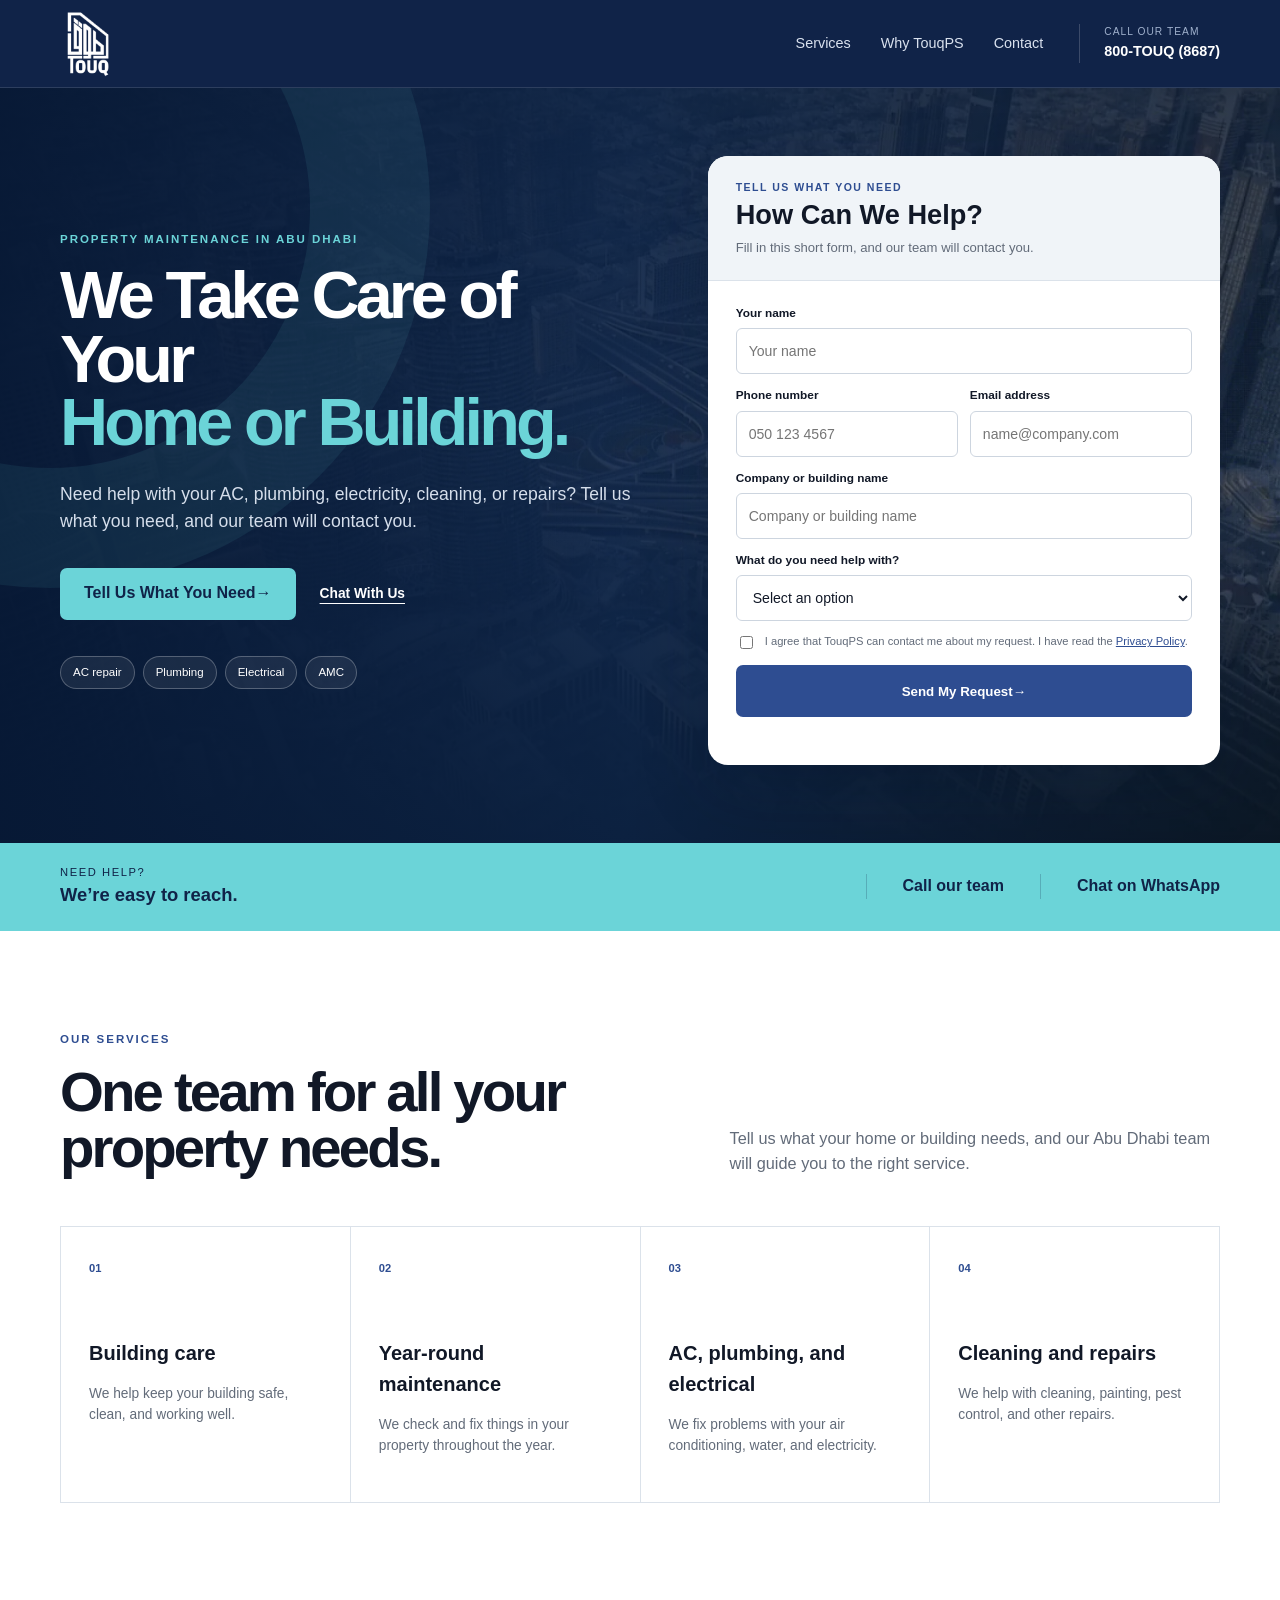
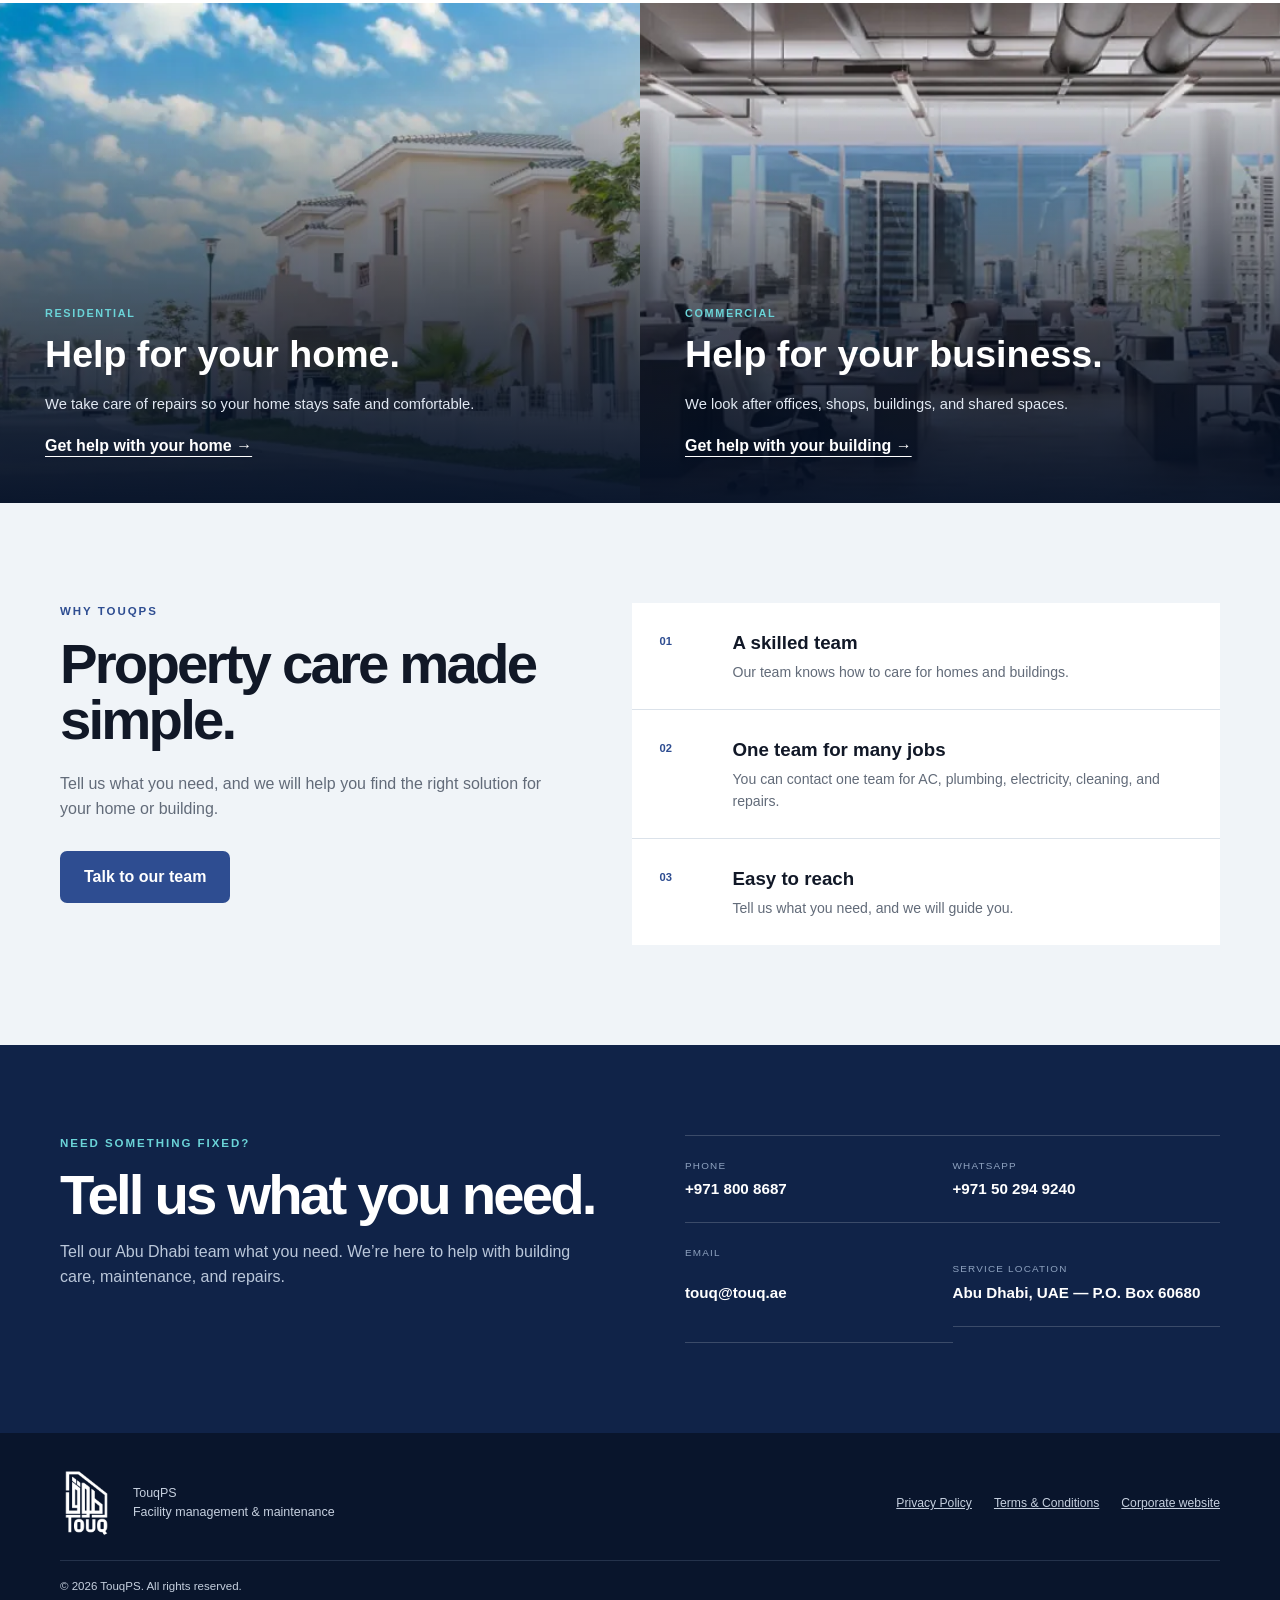
==== index.html @ 1149e93c "content" ====
<!doctype html>
<html lang="en">
<head>
  <meta charset="utf-8">
  <meta name="viewport" content="width=device-width,initial-scale=1">
  <meta name="description" content="Property maintenance in Abu Dhabi for homes, buildings and businesses. Tell TouqPS what you need and our team will contact you.">
  <meta name="theme-color" content="#102348">
  <title>Property Maintenance in Abu Dhabi | TouqPS</title>
  <link rel="preload" href="assets/hero.webp" as="image" type="image/webp">
  <link rel="stylesheet" href="styles.css">
  <!-- GTM: replace GTM-XXXXXXX and uncomment before launch.
  <script>(function(w,d,s,l,i){w[l]=w[l]||[];w[l].push({'gtm.start':new Date().getTime(),event:'gtm.js'});var f=d.getElementsByTagName(s)[0],j=d.createElement(s),dl=l!='dataLayer'?'&l='+l:'';j.async=true;j.src='https://www.googletagmanager.com/gtm.js?id='+i+dl;f.parentNode.insertBefore(j,f);})(window,document,'script','dataLayer','GTM-XXXXXXX');</script> -->
</head>
<body>
  <a class="skip-link" href="#main">Skip to content</a>
  <header class="site-header">
    <div class="container nav-wrap">
      <a class="brand" href="#top" aria-label="TouqPS home"><img src="assets/logo.png" alt="TouqPS" width="79" height="101"></a>
      <nav aria-label="Primary"><a href="#services">Services</a><a href="#why-touqps">Why TouqPS</a><a href="#contact">Contact</a></nav>
      <a class="header-call" href="tel:+9718008687"><span>Call our team</span><strong>800-TOUQ (8687)</strong></a>
    </div>
  </header>

  <main id="main">
    <section class="hero" id="top">
      <div class="container hero-grid">
        <div class="hero-copy">
          <p class="eyebrow">Property maintenance in Abu Dhabi</p>
          <h1>We Take Care of Your<br><em>Home or Building.</em></h1>
          <p class="lead">Need help with your AC, plumbing, electricity, cleaning, or repairs? Tell us what you need, and our team will contact you.</p>
          <div class="hero-actions"><a class="button" href="#quote">Tell Us What You Need <span aria-hidden="true">→</span></a><a class="whatsapp-link" href="https://wa.me/971502949240?text=Hi%20TouqPS%2C%20I%20need%20help%20with%20my%20property" target="_blank" rel="noopener">Chat With Us</a></div>
          <div class="service-pills" aria-label="Popular services"><span>AC repair</span><span>Plumbing</span><span>Electrical</span><span>AMC</span></div>
        </div>

        <aside class="form-card" id="quote" aria-labelledby="quote-title">
          <div class="form-top"><p>Tell us what you need</p><h2 id="quote-title">How Can We Help?</h2><span>Fill in this short form, and our team will contact you.</span></div>
          <form id="lead-form" action="https://formspree.io/f/xnpapldl" method="POST">
            <input type="hidden" name="_subject" value="New TouqPS Maintenance Lead">
            <input type="hidden" name="_next" id="next-url" value="thank-you.html">
            <input type="hidden" name="utm_source"><input type="hidden" name="utm_medium"><input type="hidden" name="utm_campaign"><input type="hidden" name="utm_term"><input type="hidden" name="utm_content"><input type="hidden" name="gclid"><input type="hidden" name="gbraid"><input type="hidden" name="wbraid"><input type="hidden" name="landing_page">
            <div class="field"><label for="name">Your name</label><input id="name" name="full_name" autocomplete="name" required placeholder="Your name"></div>
            <div class="two-fields"><div class="field"><label for="mobile">Phone number</label><input id="mobile" name="mobile_number" type="tel" autocomplete="tel" inputmode="tel" required placeholder="050 123 4567"></div><div class="field"><label for="email">Email address</label><input id="email" name="email" type="email" autocomplete="email" required placeholder="name@company.com"></div></div>
            <div class="field"><label for="company">Company or building name</label><input id="company" name="company_name" autocomplete="organization" required placeholder="Company or building name"></div>
            <div class="field"><label for="service">What do you need help with?</label><select id="service" name="service_project_type" required><option value="" disabled selected>Select an option</option><option>Take care of my building</option><option>Year-round maintenance</option><option>Fix my AC</option><option>Fix a plumbing problem</option><option>Fix an electrical problem</option><option>Cleaning</option><option>Painting or renovation</option><option>Pest control</option><option>Other repairs</option><option>I’m not sure — help me choose</option></select></div>
            <label class="consent"><input type="checkbox" name="consent" required><span>I agree that TouqPS can contact me about my request. I have read the <a href="privacy.html">Privacy Policy</a>.</span></label>
            <button class="button submit-button" type="submit">Send My Request <span aria-hidden="true">→</span></button>
            <p class="form-status" id="form-status" role="status" aria-live="polite"></p>
          </form>
        </aside>
      </div>
    </section>

    <section class="quick-contact" aria-label="Contact options"><div class="container quick-grid"><p><span>Need help?</span><strong>We’re easy to reach.</strong></p><a href="tel:+9718008687">Call our team</a><a href="https://wa.me/971502949240" target="_blank" rel="noopener">Chat on WhatsApp</a></div></section>

    <section class="section services" id="services"><div class="container"><div class="section-heading"><div><p class="eyebrow dark">Our services</p><h2>One team for all your property needs.</h2></div><p>Tell us what your home or building needs, and our Abu Dhabi team will guide you to the right service.</p></div><div class="service-grid"><article><span>01</span><h3>Building care</h3><p>We help keep your building safe, clean, and working well.</p></article><article><span>02</span><h3>Year-round maintenance</h3><p>We check and fix things in your property throughout the year.</p></article><article><span>03</span><h3>AC, plumbing, and electrical</h3><p>We fix problems with your air conditioning, water, and electricity.</p></article><article><span>04</span><h3>Cleaning and repairs</h3><p>We help with cleaning, painting, pest control, and other repairs.</p></article></div></div></section>

    <section class="portfolio"><div class="portfolio-card residential"><div><span>Residential</span><h2>Help for your home.</h2><p>We take care of repairs so your home stays safe and comfortable.</p><a href="#quote">Get help with your home →</a></div></div><div class="portfolio-card corporate"><div><span>Commercial</span><h2>Help for your business.</h2><p>We look after offices, shops, buildings, and shared spaces.</p><a href="#quote">Get help with your building →</a></div></div></section>

    <section class="section why" id="why-touqps"><div class="container why-grid"><div><p class="eyebrow dark">Why TouqPS</p><h2>Property care made simple.</h2><p>Tell us what you need, and we will help you find the right solution for your home or building.</p><a class="button secondary" href="#quote">Talk to our team</a></div><ol><li><span>01</span><div><h3>A skilled team</h3><p>Our team knows how to care for homes and buildings.</p></div></li><li><span>02</span><div><h3>One team for many jobs</h3><p>You can contact one team for AC, plumbing, electricity, cleaning, and repairs.</p></div></li><li><span>03</span><div><h3>Easy to reach</h3><p>Tell us what you need, and we will guide you.</p></div></li></ol></div></section>

    <section class="contact" id="contact"><div class="container contact-grid"><div><p class="eyebrow">Need something fixed?</p><h2>Tell us what you need.</h2><p>Tell our Abu Dhabi team what you need. We’re here to help with building care, maintenance, and repairs.</p></div><address><a href="tel:+9718008687"><span>Phone</span><strong>+971 800 8687</strong></a><a href="https://wa.me/971502949240" target="_blank" rel="noopener"><span>WhatsApp</span><strong>+971 50 294 9240</strong></a><a href="mailto:touq@touq.ae"><span>Email</span><strong>touq@touq.ae</strong></a><p><span>Service location</span><strong>Abu Dhabi, UAE — P.O. Box 60680</strong></p></address></div></section>
  </main>

  <footer><div class="container footer-grid"><div class="footer-brand"><img src="assets/logo.png" alt="" width="55" height="70"><p>TouqPS<br>Facility management & maintenance</p></div><div class="legal-links"><a href="privacy.html">Privacy Policy</a><a href="terms.html">Terms & Conditions</a><a href="https://touqps.com/" target="_blank" rel="noopener">Corporate website</a></div><p class="copyright">© <span id="year"></span> TouqPS. All rights reserved.</p></div></footer>
  <div class="mobile-bar"><a href="tel:+9718008687">Call</a><a href="#quote">Request service</a></div>
  <script src="script.js" defer></script>
</body>
</html>
---- styles.css ----
:root{--blue:#2e4d91;--navy:#102348;--ink:#111827;--muted:#626b79;--mist:#f0f4f8;--white:#fff;--aqua:#6bd4d8;--line:#dbe2ea;--radius:20px;--shadow:0 25px 70px rgba(5,18,41,.2)}*{box-sizing:border-box}html{scroll-behavior:smooth}body{margin:0;font-family:Arial,Helvetica,sans-serif;color:var(--ink);line-height:1.55;background:#fff}a{color:inherit}img{display:block;max-width:100%}.container{width:min(1160px,calc(100% - 40px));margin-inline:auto}.skip-link{position:absolute;left:-9999px;top:8px;background:#fff;padding:10px;z-index:100}.skip-link:focus{left:8px}.site-header{height:88px;background:var(--navy);color:#fff;border-bottom:1px solid rgba(255,255,255,.12);position:relative;z-index:10}.nav-wrap{height:100%;display:flex;align-items:center;gap:36px}.brand img{width:58px;height:70px;object-fit:contain}.site-header nav{margin-left:auto;display:flex;gap:30px}.site-header nav a{text-decoration:none;color:#d9e1ee;font-size:.9rem}.site-header nav a:hover{color:#fff}.header-call{text-decoration:none;border-left:1px solid rgba(255,255,255,.18);padding-left:24px;display:grid}.header-call span{font-size:.64rem;color:#9fb0cc;text-transform:uppercase;letter-spacing:.1em}.header-call strong{font-size:.9rem}.hero{position:relative;isolation:isolate;color:#fff;background:var(--navy);overflow:hidden}.hero:before{content:"";position:absolute;inset:0;background:linear-gradient(90deg,rgba(7,25,54,.98),rgba(12,37,75,.85) 49%,rgba(12,37,75,.48)),url('assets/hero.webp') center/cover;z-index:-2}.hero:after{content:"";position:absolute;width:520px;height:520px;border:120px solid rgba(107,212,216,.08);border-radius:50%;left:-330px;top:-260px;z-index:-1}.hero-grid{display:grid;grid-template-columns:1.06fr .94fr;gap:70px;align-items:center;padding:68px 0 78px}.eyebrow{text-transform:uppercase;letter-spacing:.17em;color:var(--aqua);font-size:.72rem;font-weight:900;margin:0 0 15px}.eyebrow.dark{color:var(--blue)}.hero h1{font-size:clamp(3rem,5.2vw,5.5rem);letter-spacing:-.058em;line-height:.95;margin:0;max-width:730px}.hero h1 em{font-style:normal;color:var(--aqua)}.lead{font-size:1.1rem;color:#d5deeb;max-width:650px;margin:27px 0 32px}.hero-actions{display:flex;align-items:center;gap:24px}.button{display:inline-flex;align-items:center;justify-content:center;min-height:52px;padding:0 24px;border:0;border-radius:7px;background:var(--aqua);color:var(--navy);font-weight:900;text-decoration:none;cursor:pointer;transition:.2s}.button:hover{background:#8ee3e5;transform:translateY(-1px)}.whatsapp-link{color:#fff;font-size:.86rem;font-weight:700;text-underline-offset:5px}.service-pills{display:flex;gap:8px;flex-wrap:wrap;margin-top:36px}.service-pills span{border:1px solid rgba(255,255,255,.25);background:rgba(255,255,255,.07);padding:7px 12px;border-radius:999px;font-size:.72rem}.form-card{background:#fff;color:var(--ink);border-radius:var(--radius);box-shadow:var(--shadow);overflow:hidden}.form-top{background:var(--mist);padding:23px 28px 20px;border-bottom:1px solid var(--line)}.form-top p{color:var(--blue);text-transform:uppercase;letter-spacing:.14em;font-size:.66rem;font-weight:900;margin:0}.form-top h2{font-size:1.7rem;line-height:1.1;margin:5px 0}.form-top span{color:var(--muted);font-size:.82rem}form{padding:23px 28px 25px}.field{display:grid;gap:6px;margin-bottom:12px}.field label{font-size:.74rem;font-weight:800}.field input,.field select{height:46px;width:100%;border:1px solid #cdd5df;border-radius:6px;background:#fff;color:var(--ink);font:inherit;font-size:.88rem;padding:0 12px}.field input:focus,.field select:focus{outline:3px solid rgba(46,77,145,.15);border-color:var(--blue)}.two-fields{display:grid;grid-template-columns:1fr 1fr;gap:12px}.consent{display:flex;gap:9px;align-items:flex-start;color:var(--muted);font-size:.7rem;margin:4px 0 13px}.consent input{margin-top:3px;accent-color:var(--blue)}.consent a{color:var(--blue)}.submit-button{width:100%;background:var(--blue);color:#fff}.submit-button:hover{background:#203a73}.submit-button:disabled{opacity:.65;cursor:wait;transform:none}.form-status{min-height:1.1em;margin:9px 0 0;text-align:center;font-size:.76rem;font-weight:700}.form-status.error{color:#b42318}.form-status.success{color:#18794e}.quick-contact{background:var(--aqua);color:var(--navy)}.quick-grid{min-height:88px;display:grid;grid-template-columns:1fr auto auto;align-items:center;gap:36px}.quick-grid p{display:grid;margin:0}.quick-grid span{font-size:.7rem;text-transform:uppercase;letter-spacing:.14em}.quick-grid strong{font-size:1.15rem}.quick-grid>a{font-weight:900;text-decoration:none;border-left:1px solid rgba(16,35,72,.22);padding-left:36px}.section{padding:100px 0}.section-heading{display:grid;grid-template-columns:1.1fr .9fr;gap:70px;align-items:end}.section-heading h2,.why h2,.contact h2{font-size:clamp(2.3rem,4.4vw,4.4rem);line-height:1;letter-spacing:-.05em;margin:0}.section-heading>p{color:var(--muted);font-size:1.02rem;margin:0}.service-grid{display:grid;grid-template-columns:repeat(4,1fr);gap:1px;background:var(--line);margin-top:50px;border:1px solid var(--line)}.service-grid article{background:#fff;padding:28px;min-height:275px}.service-grid article:hover{background:var(--mist)}.service-grid span{color:var(--blue);font-size:.7rem;font-weight:900}.service-grid h3{font-size:1.25rem;margin:58px 0 10px}.service-grid p{font-size:.86rem;color:var(--muted)}.portfolio{display:grid;grid-template-columns:1fr 1fr}.portfolio-card{min-height:500px;position:relative;display:flex;align-items:end;color:#fff;isolation:isolate;background-position:center;background-size:cover}.portfolio-card:before{content:"";position:absolute;inset:0;background:linear-gradient(180deg,transparent 20%,rgba(5,18,41,.9));z-index:-1}.portfolio-card.residential{background-image:url('assets/residential.webp')}.portfolio-card.corporate{background-image:url('assets/corporate.webp')}.portfolio-card>div{padding:45px;width:min(580px,100%)}.portfolio-card span{text-transform:uppercase;letter-spacing:.15em;font-size:.68rem;color:var(--aqua);font-weight:900}.portfolio-card h2{font-size:2.35rem;line-height:1.05;margin:10px 0 18px}.portfolio-card a{font-weight:800;text-underline-offset:5px}.why{background:var(--mist)}.why-grid{display:grid;grid-template-columns:.9fr 1.1fr;gap:90px;align-items:start}.why-grid>div>p:nth-of-type(2){color:var(--muted);margin:23px 0 30px}.button.secondary{background:var(--blue);color:#fff}.why ol{list-style:none;margin:0;padding:0;background:#fff}.why li{display:grid;grid-template-columns:55px 1fr;gap:18px;padding:25px 28px;border-bottom:1px solid var(--line)}.why li:last-child{border:0}.why li>span{color:var(--blue);font-size:.7rem;font-weight:900;padding-top:5px}.why h3{margin:0 0 5px}.why li p{margin:0;color:var(--muted);font-size:.88rem}.contact{background:var(--navy);color:#fff;padding:90px 0}.contact-grid{display:grid;grid-template-columns:1fr 1fr;gap:90px}.contact-grid>div>p:last-child{color:#bac7da;max-width:590px}.contact address{font-style:normal;display:grid;grid-template-columns:1fr 1fr;border-top:1px solid rgba(255,255,255,.18)}.contact address>*{padding:22px 0;border-bottom:1px solid rgba(255,255,255,.18);text-decoration:none;display:grid}.contact address>*:nth-child(odd){padding-right:20px}.contact address span{color:#8fa3c0;text-transform:uppercase;letter-spacing:.12em;font-size:.62rem}.contact address strong{font-size:.95rem;margin-top:4px}footer{background:#09152c;color:#c6d0df;padding:35px 0}.footer-grid{display:grid;grid-template-columns:1fr auto;gap:22px;align-items:center}.footer-brand{display:flex;align-items:center;gap:18px}.footer-brand img{object-fit:contain}.footer-brand p{font-size:.78rem;margin:0}.legal-links{display:flex;gap:22px;font-size:.76rem}.copyright{grid-column:1/-1;border-top:1px solid #24324b;margin:0;padding-top:17px;font-size:.72rem}.mobile-bar{display:none}.legal-page{min-height:75vh;padding:75px 0}.legal-page article{max-width:820px}.legal-page h1{font-size:clamp(2.5rem,5vw,4.7rem);letter-spacing:-.05em;margin-bottom:10px}.legal-page h2{margin-top:34px}.legal-page p,.legal-page li{color:var(--muted)}.thank-you{min-height:calc(100vh - 88px);background:var(--mist);display:grid;place-items:center;padding:50px 0}.thank-card{max-width:670px;margin:auto;background:#fff;text-align:center;padding:60px 40px;border-radius:var(--radius);box-shadow:var(--shadow)}.success-mark{width:68px;height:68px;border-radius:50%;margin:0 auto 24px;background:var(--aqua);color:var(--navy);display:grid;place-items:center;font-size:2rem;font-weight:900}.thank-card h1{font-size:3.2rem;line-height:1;margin:0 0 15px}.thank-card p{color:var(--muted)}
@media(max-width:900px){.site-header nav{display:none}.header-call{margin-left:auto}.hero-grid,.section-heading,.why-grid,.contact-grid{grid-template-columns:1fr}.hero-grid{gap:45px}.hero-copy{text-align:center}.hero h1,.lead{margin-inline:auto}.hero-actions,.service-pills{justify-content:center}.quick-grid{grid-template-columns:1fr auto auto}.service-grid{grid-template-columns:1fr 1fr}.section-heading,.why-grid,.contact-grid{gap:45px}.portfolio-card{min-height:400px}.section{padding:76px 0}}
@media(max-width:600px){.container{width:min(100% - 28px,1160px)}.site-header{height:74px}.brand img{width:48px;height:58px}.header-call span{display:none}.header-call strong{font-size:.8rem}.hero-grid{padding:48px 0 64px}.hero h1{font-size:2.8rem}.lead{font-size:.98rem}.hero-actions{flex-direction:column;gap:15px}.form-top,form{padding-left:21px;padding-right:21px}.two-fields{grid-template-columns:1fr;gap:0}.quick-grid{grid-template-columns:1fr 1fr;gap:0;padding:18px 0}.quick-grid p{grid-column:1/-1;margin-bottom:10px}.quick-grid>a{padding:8px 8px 8px 0;border:0;font-size:.82rem}.service-grid,.portfolio{grid-template-columns:1fr}.service-grid article{min-height:215px}.service-grid h3{margin-top:34px}.portfolio-card{min-height:360px}.portfolio-card>div{padding:28px}.contact address{grid-template-columns:1fr}.footer-grid{grid-template-columns:1fr}.legal-links{display:grid;gap:7px}.mobile-bar{display:grid;grid-template-columns:.7fr 1.3fr;position:fixed;z-index:30;left:12px;right:12px;bottom:12px;box-shadow:0 8px 30px rgba(0,0,0,.28)}.mobile-bar a{text-align:center;padding:14px;text-decoration:none;font-weight:900;background:#fff;color:var(--navy)}.mobile-bar a:last-child{background:var(--aqua)}body{padding-bottom:65px}.thank-card{padding:42px 22px}.thank-card h1{font-size:2.4rem}}
@media(prefers-reduced-motion:reduce){html{scroll-behavior:auto}*{transition:none!important}}
.portfolio-card p{max-width:470px;margin:0 0 18px;color:#e1e8f2;font-size:.92rem}
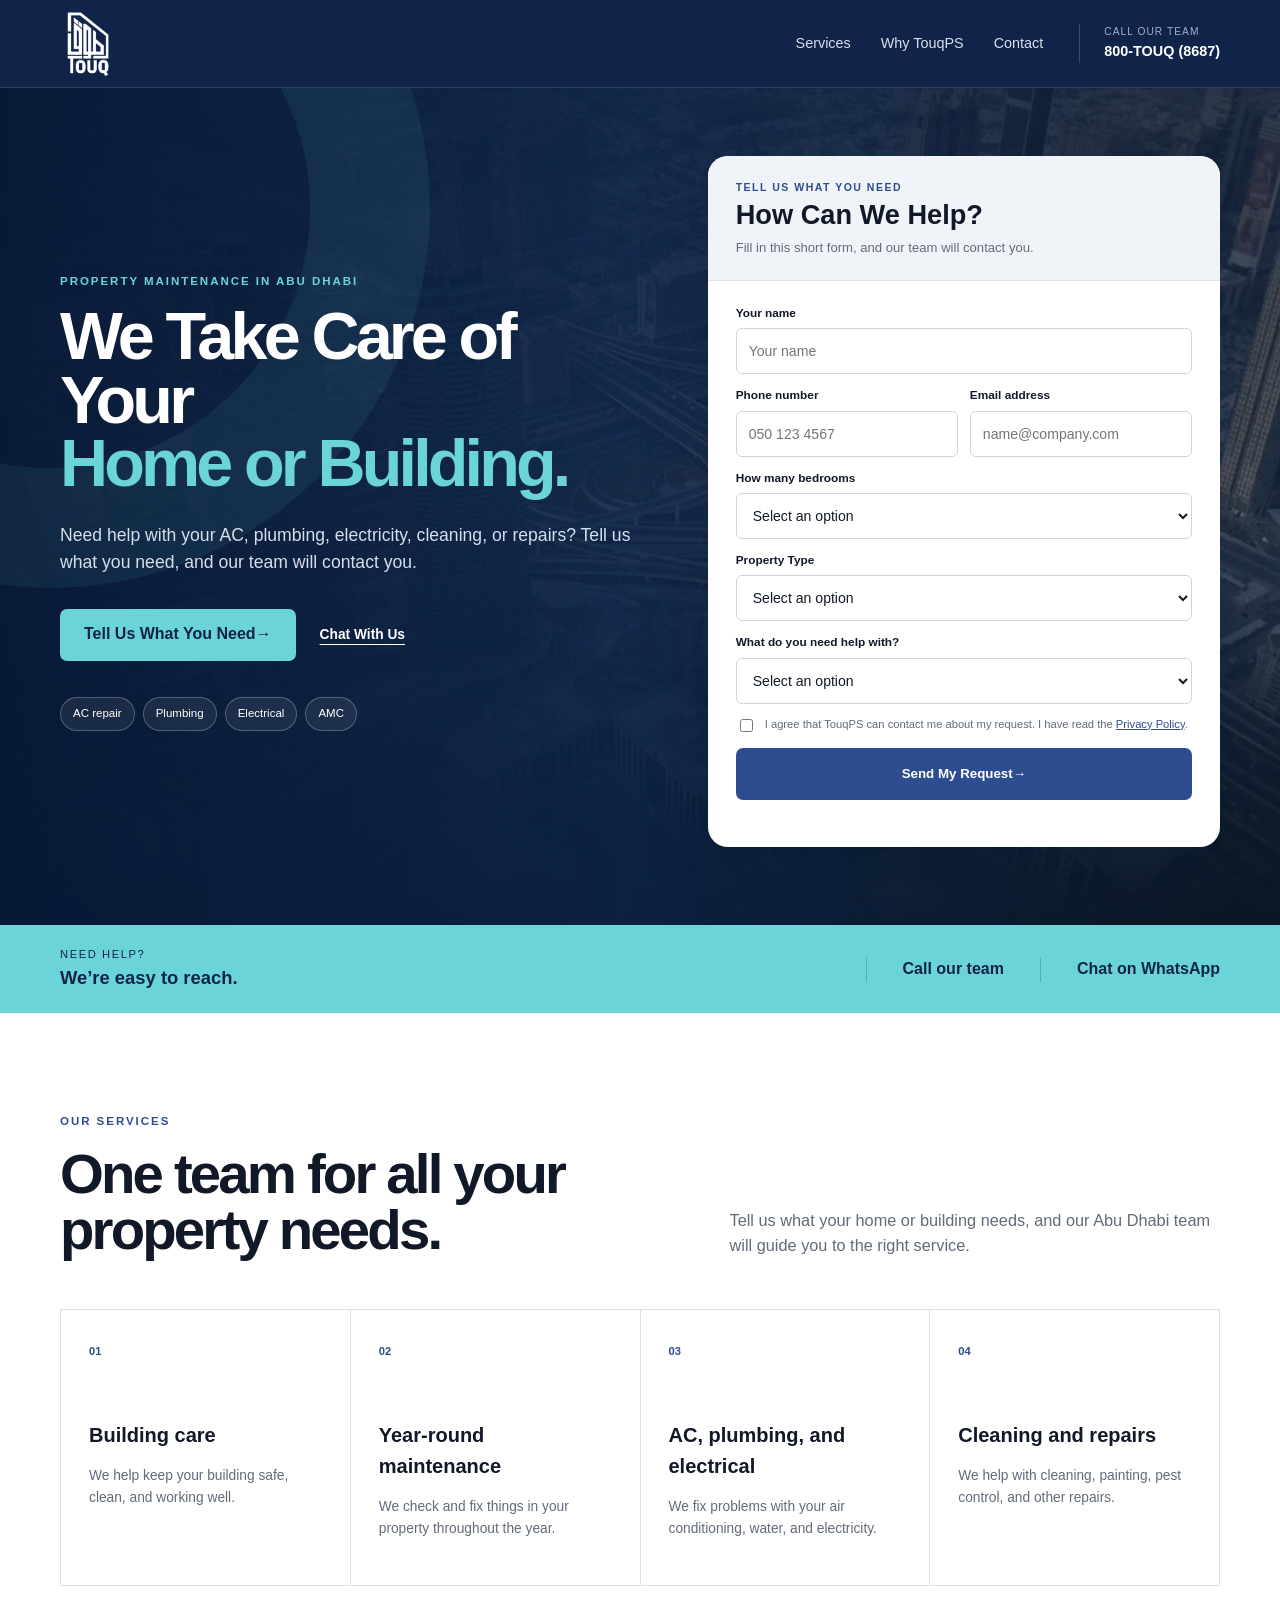
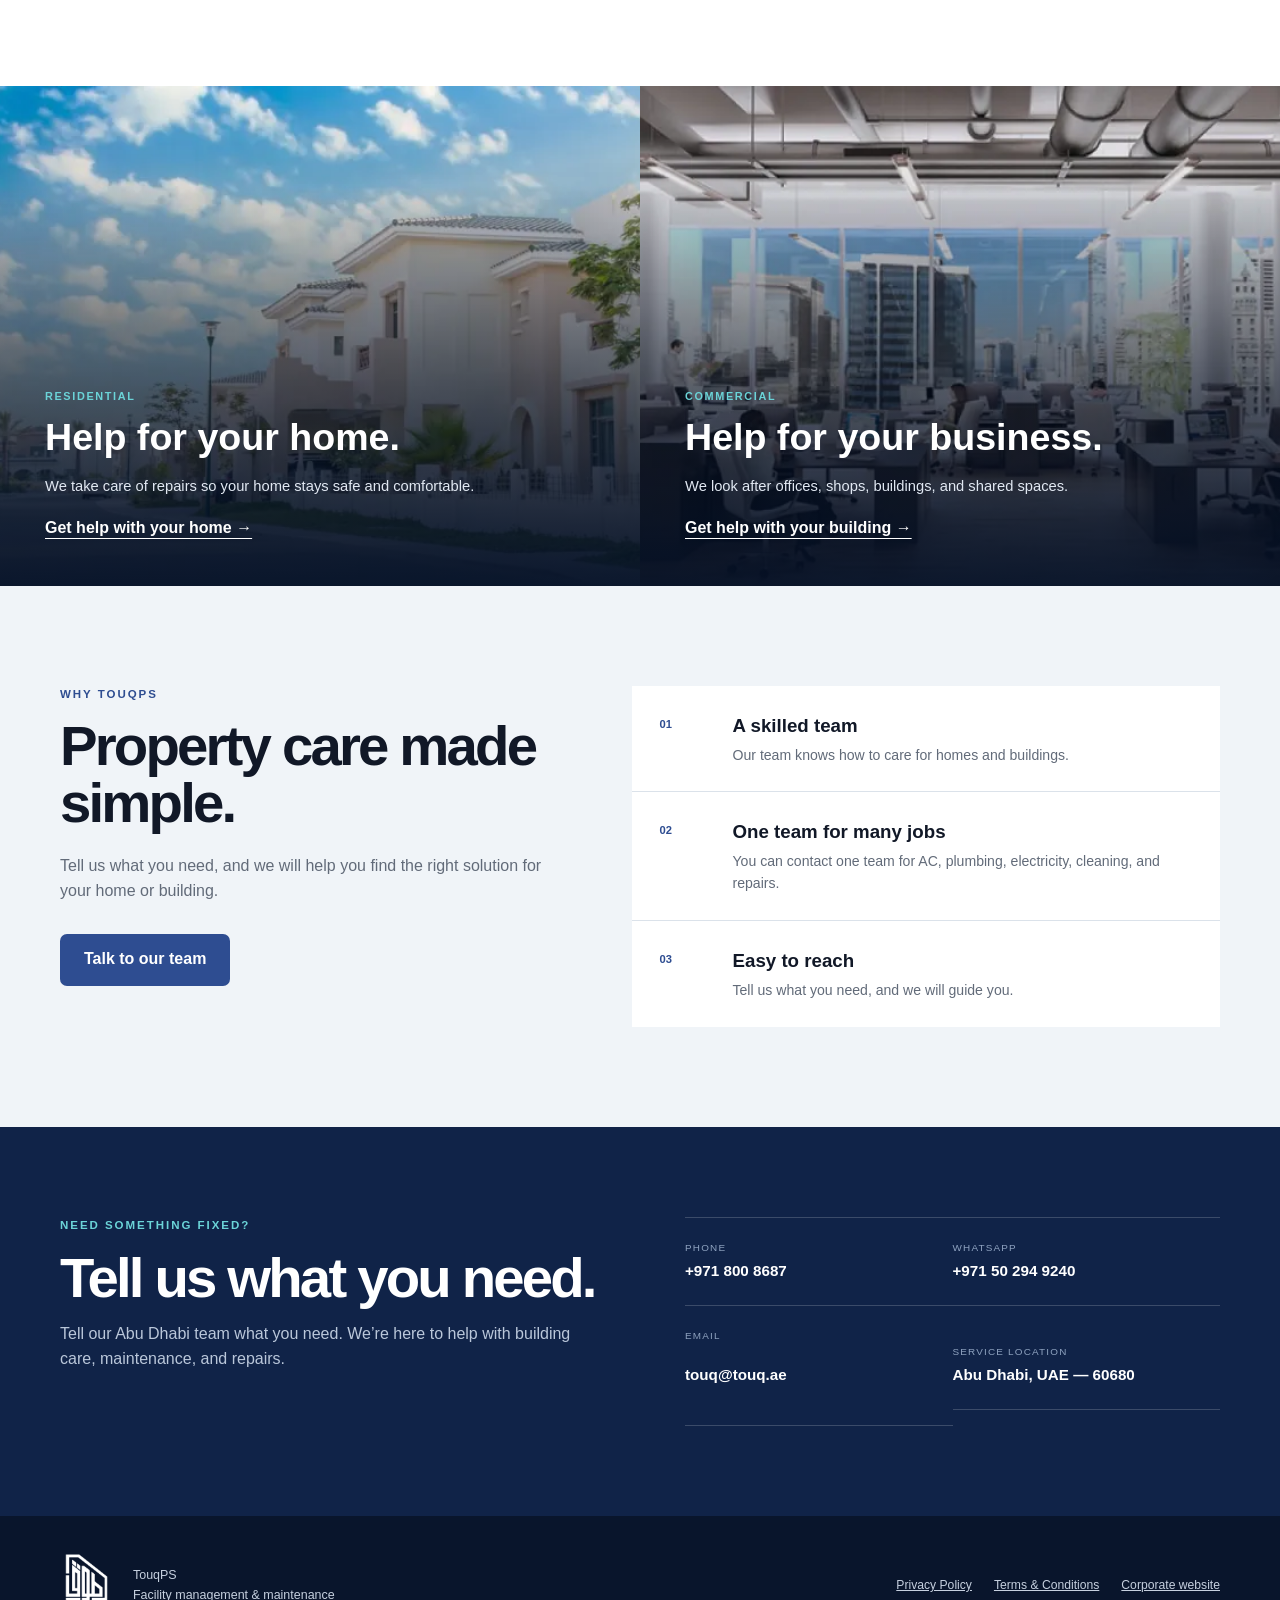
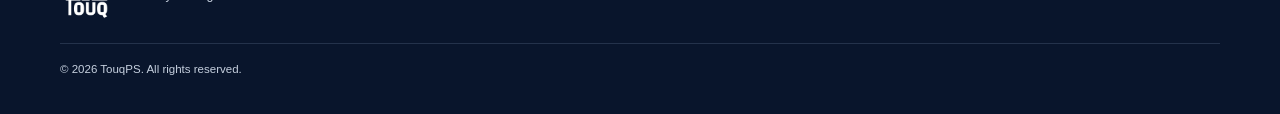
==== commit 77403c59: "edites" ====
--- a/index.html
+++ b/index.html
@@ -1,9 +1,11 @@
 <!doctype html>
 <html lang="en">
+
 <head>
   <meta charset="utf-8">
   <meta name="viewport" content="width=device-width,initial-scale=1">
-  <meta name="description" content="Property maintenance in Abu Dhabi for homes, buildings and businesses. Tell TouqPS what you need and our team will contact you.">
+  <meta name="description"
+    content="Property maintenance in Abu Dhabi for homes, buildings and businesses. Tell TouqPS what you need and our team will contact you.">
   <meta name="theme-color" content="#102348">
   <title>Property Maintenance in Abu Dhabi | TouqPS</title>
   <link rel="preload" href="assets/hero.webp" as="image" type="image/webp">
@@ -11,12 +13,15 @@
   <!-- GTM: replace GTM-XXXXXXX and uncomment before launch.
   <script>(function(w,d,s,l,i){w[l]=w[l]||[];w[l].push({'gtm.start':new Date().getTime(),event:'gtm.js'});var f=d.getElementsByTagName(s)[0],j=d.createElement(s),dl=l!='dataLayer'?'&l='+l:'';j.async=true;j.src='https://www.googletagmanager.com/gtm.js?id='+i+dl;f.parentNode.insertBefore(j,f);})(window,document,'script','dataLayer','GTM-XXXXXXX');</script> -->
 </head>
+
 <body>
   <a class="skip-link" href="#main">Skip to content</a>
   <header class="site-header">
     <div class="container nav-wrap">
-      <a class="brand" href="#top" aria-label="TouqPS home"><img src="assets/logo.png" alt="TouqPS" width="79" height="101"></a>
-      <nav aria-label="Primary"><a href="#services">Services</a><a href="#why-touqps">Why TouqPS</a><a href="#contact">Contact</a></nav>
+      <a class="brand" href="#top" aria-label="TouqPS home"><img src="assets/logo.png" alt="TouqPS" width="79"
+          height="101"></a>
+      <nav aria-label="Primary"><a href="#services">Services</a><a href="#why-touqps">Why TouqPS</a><a
+          href="#contact">Contact</a></nav>
       <a class="header-call" href="tel:+9718008687"><span>Call our team</span><strong>800-TOUQ (8687)</strong></a>
     </div>
   </header>
@@ -27,42 +32,191 @@
         <div class="hero-copy">
           <p class="eyebrow">Property maintenance in Abu Dhabi</p>
           <h1>We Take Care of Your<br><em>Home or Building.</em></h1>
-          <p class="lead">Need help with your AC, plumbing, electricity, cleaning, or repairs? Tell us what you need, and our team will contact you.</p>
-          <div class="hero-actions"><a class="button" href="#quote">Tell Us What You Need <span aria-hidden="true">→</span></a><a class="whatsapp-link" href="https://wa.me/971502949240?text=Hi%20TouqPS%2C%20I%20need%20help%20with%20my%20property" target="_blank" rel="noopener">Chat With Us</a></div>
-          <div class="service-pills" aria-label="Popular services"><span>AC repair</span><span>Plumbing</span><span>Electrical</span><span>AMC</span></div>
+          <p class="lead">Need help with your AC, plumbing, electricity, cleaning, or repairs? Tell us what you need,
+            and our team will contact you.</p>
+          <div class="hero-actions"><a class="button" href="#quote">Tell Us What You Need <span
+                aria-hidden="true">→</span></a><a class="whatsapp-link"
+              href="https://wa.me/971502949240?text=Hi%20TouqPS%2C%20I%20need%20help%20with%20my%20property"
+              target="_blank" rel="noopener">Chat With Us</a></div>
+          <div class="service-pills" aria-label="Popular services"><span>AC
+              repair</span><span>Plumbing</span><span>Electrical</span><span>AMC</span></div>
         </div>
 
         <aside class="form-card" id="quote" aria-labelledby="quote-title">
-          <div class="form-top"><p>Tell us what you need</p><h2 id="quote-title">How Can We Help?</h2><span>Fill in this short form, and our team will contact you.</span></div>
+          <div class="form-top">
+            <p>Tell us what you need</p>
+            <h2 id="quote-title">How Can We Help?</h2><span>Fill in this short form, and our team will contact
+              you.</span>
+          </div>
           <form id="lead-form" action="https://formspree.io/f/xnpapldl" method="POST">
             <input type="hidden" name="_subject" value="New TouqPS Maintenance Lead">
             <input type="hidden" name="_next" id="next-url" value="thank-you.html">
-            <input type="hidden" name="utm_source"><input type="hidden" name="utm_medium"><input type="hidden" name="utm_campaign"><input type="hidden" name="utm_term"><input type="hidden" name="utm_content"><input type="hidden" name="gclid"><input type="hidden" name="gbraid"><input type="hidden" name="wbraid"><input type="hidden" name="landing_page">
-            <div class="field"><label for="name">Your name</label><input id="name" name="full_name" autocomplete="name" required placeholder="Your name"></div>
-            <div class="two-fields"><div class="field"><label for="mobile">Phone number</label><input id="mobile" name="mobile_number" type="tel" autocomplete="tel" inputmode="tel" required placeholder="050 123 4567"></div><div class="field"><label for="email">Email address</label><input id="email" name="email" type="email" autocomplete="email" required placeholder="name@company.com"></div></div>
-            <div class="field"><label for="company">Company or building name</label><input id="company" name="company_name" autocomplete="organization" required placeholder="Company or building name"></div>
-            <div class="field"><label for="service">What do you need help with?</label><select id="service" name="service_project_type" required><option value="" disabled selected>Select an option</option><option>Take care of my building</option><option>Year-round maintenance</option><option>Fix my AC</option><option>Fix a plumbing problem</option><option>Fix an electrical problem</option><option>Cleaning</option><option>Painting or renovation</option><option>Pest control</option><option>Other repairs</option><option>I’m not sure — help me choose</option></select></div>
-            <label class="consent"><input type="checkbox" name="consent" required><span>I agree that TouqPS can contact me about my request. I have read the <a href="privacy.html">Privacy Policy</a>.</span></label>
-            <button class="button submit-button" type="submit">Send My Request <span aria-hidden="true">→</span></button>
+            <input type="hidden" name="utm_source"><input type="hidden" name="utm_medium"><input type="hidden"
+              name="utm_campaign"><input type="hidden" name="utm_term"><input type="hidden" name="utm_content"><input
+              type="hidden" name="gclid"><input type="hidden" name="gbraid"><input type="hidden" name="wbraid"><input
+              type="hidden" name="landing_page">
+            <div class="field"><label for="name">Your name</label><input id="name" name="full_name" autocomplete="name"
+                required placeholder="Your name"></div>
+            <div class="two-fields">
+              <div class="field"><label for="mobile">Phone number</label><input id="mobile" name="mobile_number"
+                  type="tel" autocomplete="tel" inputmode="tel" required placeholder="050 123 4567"></div>
+              <div class="field"><label for="email">Email address</label><input id="email" name="email" type="email"
+                  autocomplete="email" required placeholder="name@company.com"></div>
+            </div>
+            <div class="field"><label for="company">How many bedrooms</label><select id="company" name="company_name"
+                autocomplete="organization" required>
+                <option value="" disabled selected>Select an option</option>
+                <option>1 Bedroom</option>
+                <option>2 Bedrooms</option>
+                <option>3 Bedrooms</option>
+                <option>4 Bedrooms</option>
+                <option>5 Bedrooms</option>
+                <option>6 Bedrooms</option>
+                <option>7 Bedrooms</option>
+              </select></div>
+            <div class="field"><label for="property-type">Property Type</label><select id="property-type"
+                name="property_type" autocomplete="organization" required>
+                <option value="" disabled selected>Select an option</option>
+                <option>Apartment</option>
+                <option>Villa</option>
+                <option>Building</option>
+
+              </select></div>
+            <div class="field"><label for="service">What do you need help with?</label><select id="service"
+                name="service_project_type" required>
+                <option value="" disabled selected>Select an option</option>
+                <option>Take care of my building</option>
+                <option>Year-round maintenance</option>
+                <option>Fix my AC</option>
+                <option>Fix a plumbing problem</option>
+                <option>Fix an electrical problem</option>
+                <option>Painting or renovation</option>
+                <option>Other repairs</option>
+                <option>I’m not sure — help me choose</option>
+              </select></div>
+            <label class="consent"><input type="checkbox" name="consent" required><span>I agree that TouqPS can contact
+                me about my request. I have read the <a href="privacy.html">Privacy Policy</a>.</span></label>
+            <button class="button submit-button" type="submit">Send My Request <span
+                aria-hidden="true">→</span></button>
             <p class="form-status" id="form-status" role="status" aria-live="polite"></p>
           </form>
         </aside>
       </div>
     </section>
 
-    <section class="quick-contact" aria-label="Contact options"><div class="container quick-grid"><p><span>Need help?</span><strong>We’re easy to reach.</strong></p><a href="tel:+9718008687">Call our team</a><a href="https://wa.me/971502949240" target="_blank" rel="noopener">Chat on WhatsApp</a></div></section>
-
-    <section class="section services" id="services"><div class="container"><div class="section-heading"><div><p class="eyebrow dark">Our services</p><h2>One team for all your property needs.</h2></div><p>Tell us what your home or building needs, and our Abu Dhabi team will guide you to the right service.</p></div><div class="service-grid"><article><span>01</span><h3>Building care</h3><p>We help keep your building safe, clean, and working well.</p></article><article><span>02</span><h3>Year-round maintenance</h3><p>We check and fix things in your property throughout the year.</p></article><article><span>03</span><h3>AC, plumbing, and electrical</h3><p>We fix problems with your air conditioning, water, and electricity.</p></article><article><span>04</span><h3>Cleaning and repairs</h3><p>We help with cleaning, painting, pest control, and other repairs.</p></article></div></div></section>
-
-    <section class="portfolio"><div class="portfolio-card residential"><div><span>Residential</span><h2>Help for your home.</h2><p>We take care of repairs so your home stays safe and comfortable.</p><a href="#quote">Get help with your home →</a></div></div><div class="portfolio-card corporate"><div><span>Commercial</span><h2>Help for your business.</h2><p>We look after offices, shops, buildings, and shared spaces.</p><a href="#quote">Get help with your building →</a></div></div></section>
-
-    <section class="section why" id="why-touqps"><div class="container why-grid"><div><p class="eyebrow dark">Why TouqPS</p><h2>Property care made simple.</h2><p>Tell us what you need, and we will help you find the right solution for your home or building.</p><a class="button secondary" href="#quote">Talk to our team</a></div><ol><li><span>01</span><div><h3>A skilled team</h3><p>Our team knows how to care for homes and buildings.</p></div></li><li><span>02</span><div><h3>One team for many jobs</h3><p>You can contact one team for AC, plumbing, electricity, cleaning, and repairs.</p></div></li><li><span>03</span><div><h3>Easy to reach</h3><p>Tell us what you need, and we will guide you.</p></div></li></ol></div></section>
-
-    <section class="contact" id="contact"><div class="container contact-grid"><div><p class="eyebrow">Need something fixed?</p><h2>Tell us what you need.</h2><p>Tell our Abu Dhabi team what you need. We’re here to help with building care, maintenance, and repairs.</p></div><address><a href="tel:+9718008687"><span>Phone</span><strong>+971 800 8687</strong></a><a href="https://wa.me/971502949240" target="_blank" rel="noopener"><span>WhatsApp</span><strong>+971 50 294 9240</strong></a><a href="mailto:touq@touq.ae"><span>Email</span><strong>touq@touq.ae</strong></a><p><span>Service location</span><strong>Abu Dhabi, UAE — P.O. Box 60680</strong></p></address></div></section>
+    <section class="quick-contact" aria-label="Contact options">
+      <div class="container quick-grid">
+        <p><span>Need help?</span><strong>We’re easy to reach.</strong></p><a href="tel:+9718008687">Call our team</a><a
+          href="https://wa.me/971502949240" target="_blank" rel="noopener">Chat on WhatsApp</a>
+      </div>
+    </section>
+
+    <section class="section services" id="services">
+      <div class="container">
+        <div class="section-heading">
+          <div>
+            <p class="eyebrow dark">Our services</p>
+            <h2>One team for all your property needs.</h2>
+          </div>
+          <p>Tell us what your home or building needs, and our Abu Dhabi team will guide you to the right service.</p>
+        </div>
+        <div class="service-grid">
+          <article><span>01</span>
+            <h3>Building care</h3>
+            <p>We help keep your building safe, clean, and working well.</p>
+          </article>
+          <article><span>02</span>
+            <h3>Year-round maintenance</h3>
+            <p>We check and fix things in your property throughout the year.</p>
+          </article>
+          <article><span>03</span>
+            <h3>AC, plumbing, and electrical</h3>
+            <p>We fix problems with your air conditioning, water, and electricity.</p>
+          </article>
+          <article><span>04</span>
+            <h3>Cleaning and repairs</h3>
+            <p>We help with cleaning, painting, pest control, and other repairs.</p>
+          </article>
+        </div>
+      </div>
+    </section>
+
+    <section class="portfolio">
+      <div class="portfolio-card residential">
+        <div><span>Residential</span>
+          <h2>Help for your home.</h2>
+          <p>We take care of repairs so your home stays safe and comfortable.</p><a href="#quote">Get help with your
+            home →</a>
+        </div>
+      </div>
+      <div class="portfolio-card corporate">
+        <div><span>Commercial</span>
+          <h2>Help for your business.</h2>
+          <p>We look after offices, shops, buildings, and shared spaces.</p><a href="#quote">Get help with your building
+            →</a>
+        </div>
+      </div>
+    </section>
+
+    <section class="section why" id="why-touqps">
+      <div class="container why-grid">
+        <div>
+          <p class="eyebrow dark">Why TouqPS</p>
+          <h2>Property care made simple.</h2>
+          <p>Tell us what you need, and we will help you find the right solution for your home or building.</p><a
+            class="button secondary" href="#quote">Talk to our team</a>
+        </div>
+        <ol>
+          <li><span>01</span>
+            <div>
+              <h3>A skilled team</h3>
+              <p>Our team knows how to care for homes and buildings.</p>
+            </div>
+          </li>
+          <li><span>02</span>
+            <div>
+              <h3>One team for many jobs</h3>
+              <p>You can contact one team for AC, plumbing, electricity, cleaning, and repairs.</p>
+            </div>
+          </li>
+          <li><span>03</span>
+            <div>
+              <h3>Easy to reach</h3>
+              <p>Tell us what you need, and we will guide you.</p>
+            </div>
+          </li>
+        </ol>
+      </div>
+    </section>
+
+    <section class="contact" id="contact">
+      <div class="container contact-grid">
+        <div>
+          <p class="eyebrow">Need something fixed?</p>
+          <h2>Tell us what you need.</h2>
+          <p>Tell our Abu Dhabi team what you need. We’re here to help with building care, maintenance, and repairs.</p>
+        </div>
+        <address><a href="tel:+9718008687"><span>Phone</span><strong>+971 800 8687</strong></a><a
+            href="https://wa.me/971502949240" target="_blank" rel="noopener"><span>WhatsApp</span><strong>+971 50 294
+              9240</strong></a><a href="mailto:touq@touq.ae"><span>Email</span><strong>touq@touq.ae</strong></a>
+          <p><span>Service location</span><strong>Abu Dhabi, UAE — 60680</strong></p>
+        </address>
+      </div>
+    </section>
   </main>
 
-  <footer><div class="container footer-grid"><div class="footer-brand"><img src="assets/logo.png" alt="" width="55" height="70"><p>TouqPS<br>Facility management & maintenance</p></div><div class="legal-links"><a href="privacy.html">Privacy Policy</a><a href="terms.html">Terms & Conditions</a><a href="https://touqps.com/" target="_blank" rel="noopener">Corporate website</a></div><p class="copyright">© <span id="year"></span> TouqPS. All rights reserved.</p></div></footer>
+  <footer>
+    <div class="container footer-grid">
+      <div class="footer-brand"><img src="assets/logo.png" alt="" width="55" height="70">
+        <p>TouqPS<br>Facility management & maintenance</p>
+      </div>
+      <div class="legal-links"><a href="privacy.html">Privacy Policy</a><a href="terms.html">Terms & Conditions</a><a
+          href="https://touqps.com/" target="_blank" rel="noopener">Corporate website</a></div>
+      <p class="copyright">© <span id="year"></span> TouqPS. All rights reserved.</p>
+    </div>
+  </footer>
   <div class="mobile-bar"><a href="tel:+9718008687">Call</a><a href="#quote">Request service</a></div>
   <script src="script.js" defer></script>
 </body>
-</html>
+
+</html>
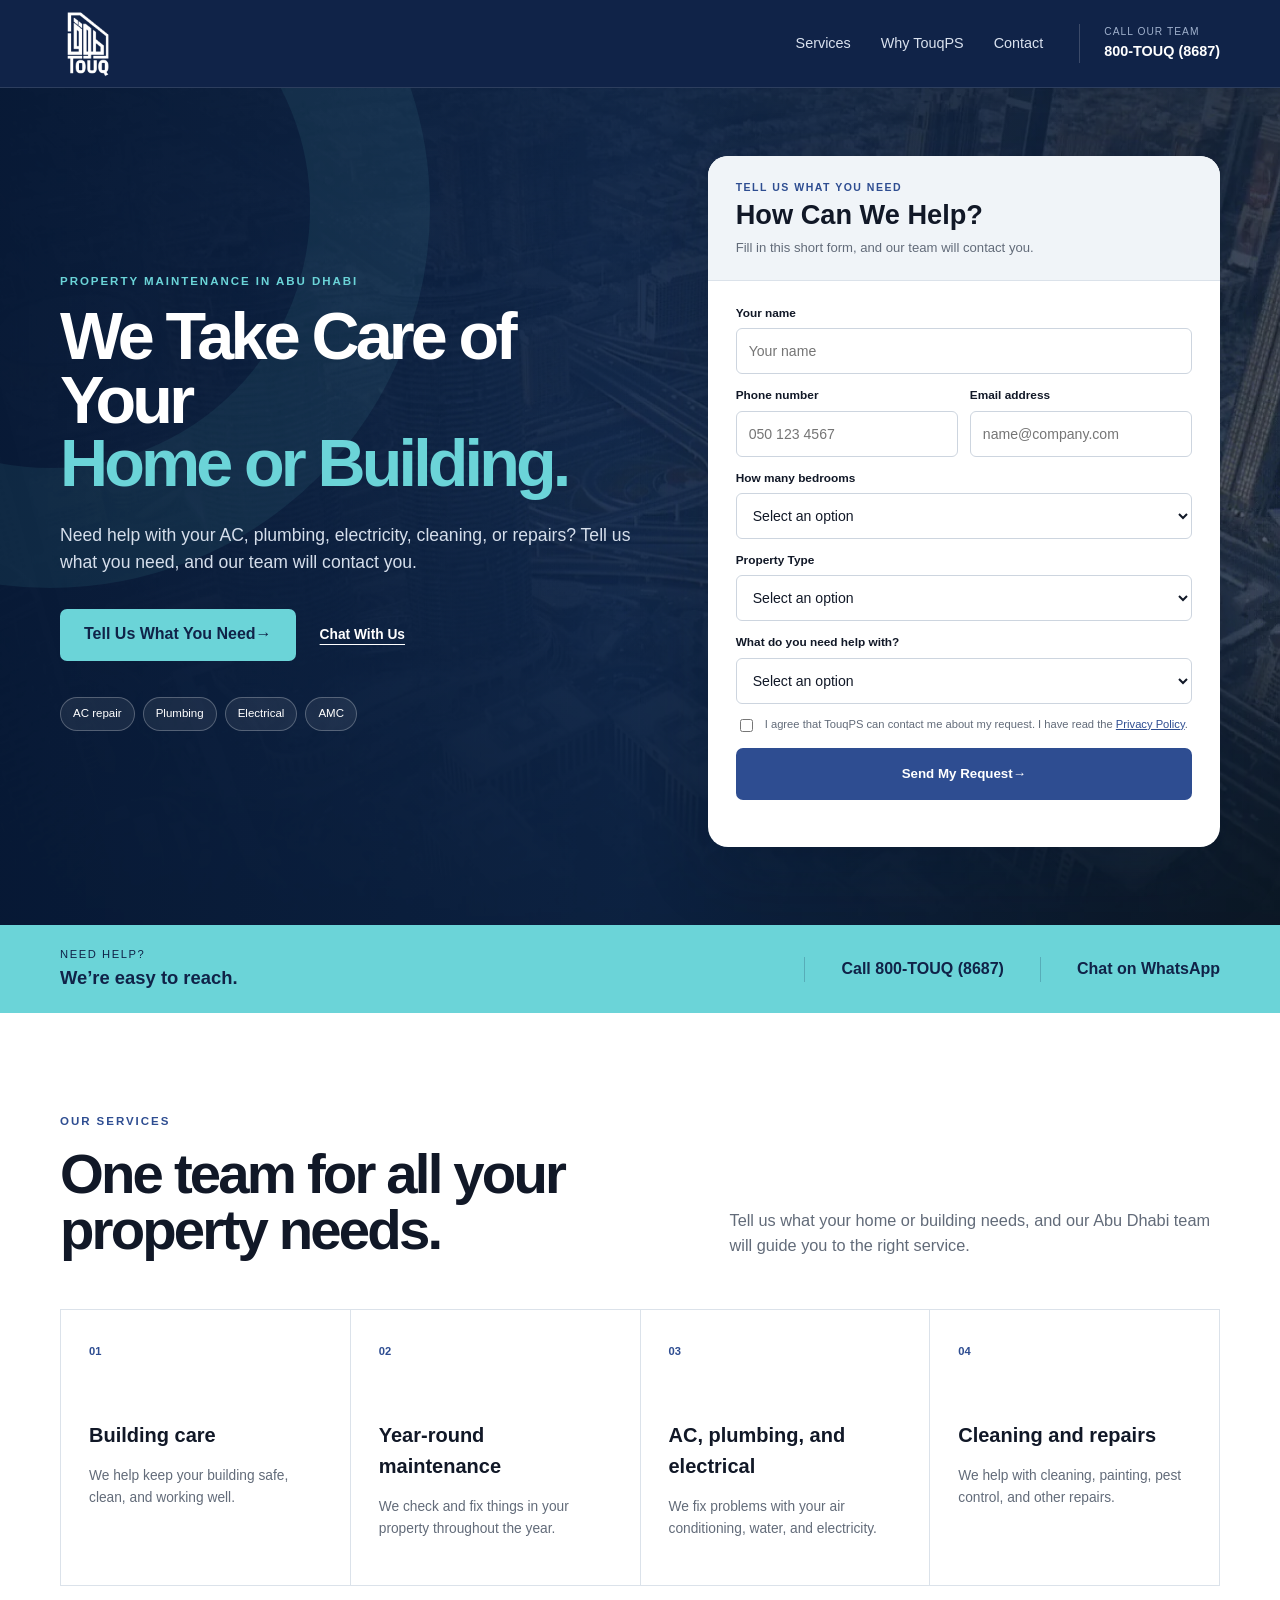
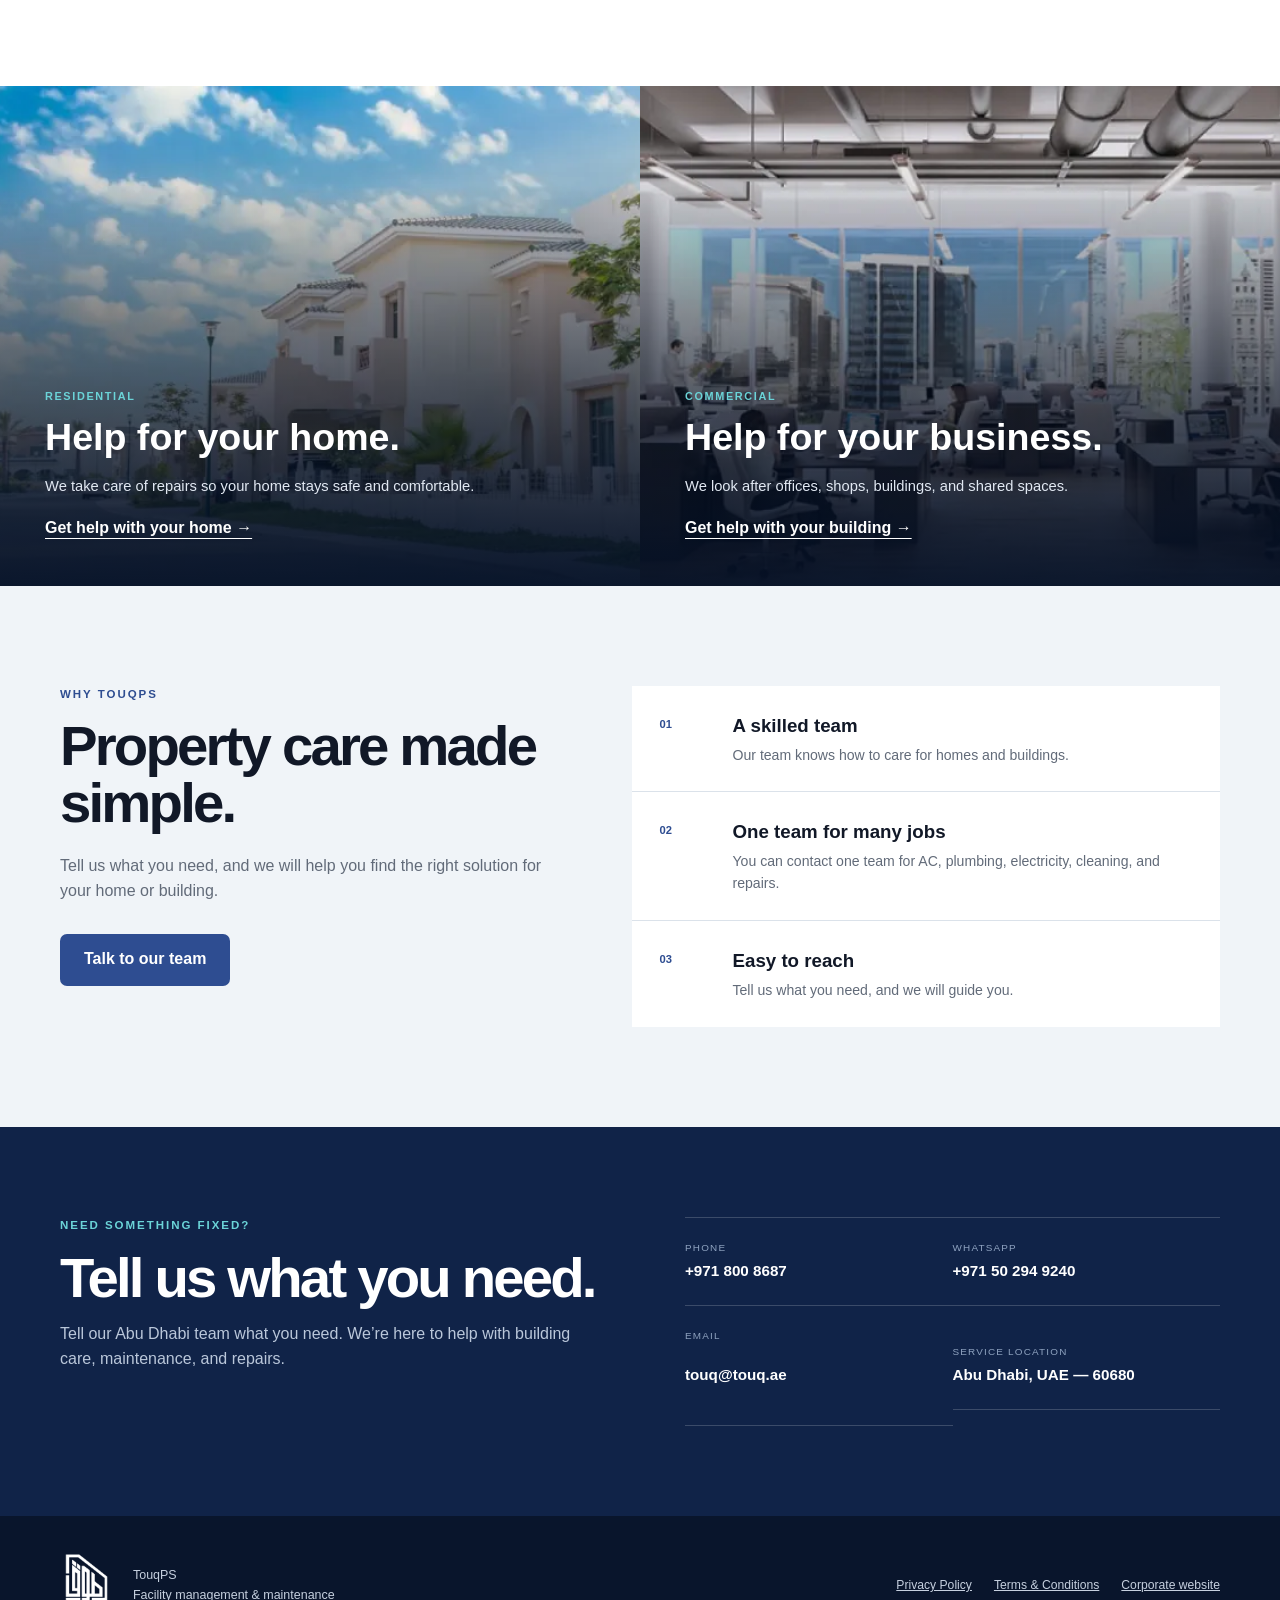
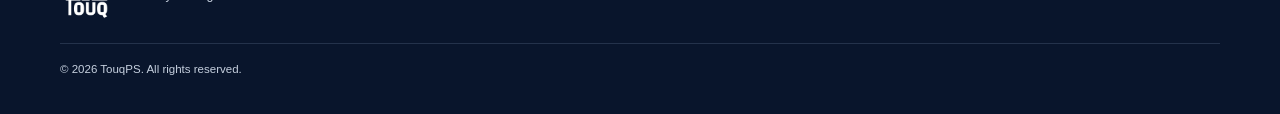
==== commit cb51317f: "call" ====
--- a/index.html
+++ b/index.html
@@ -106,8 +106,9 @@
 
     <section class="quick-contact" aria-label="Contact options">
       <div class="container quick-grid">
-        <p><span>Need help?</span><strong>We’re easy to reach.</strong></p><a href="tel:+9718008687">Call our team</a><a
-          href="https://wa.me/971502949240" target="_blank" rel="noopener">Chat on WhatsApp</a>
+        <p><span>Need help?</span><strong>We’re easy to reach.</strong></p><a href="tel:+9718008687">
+          Call 800-TOUQ (8687)</a><a href="https://wa.me/971502949240" target="_blank" rel="noopener">Chat on
+          WhatsApp</a>
       </div>
     </section>
 
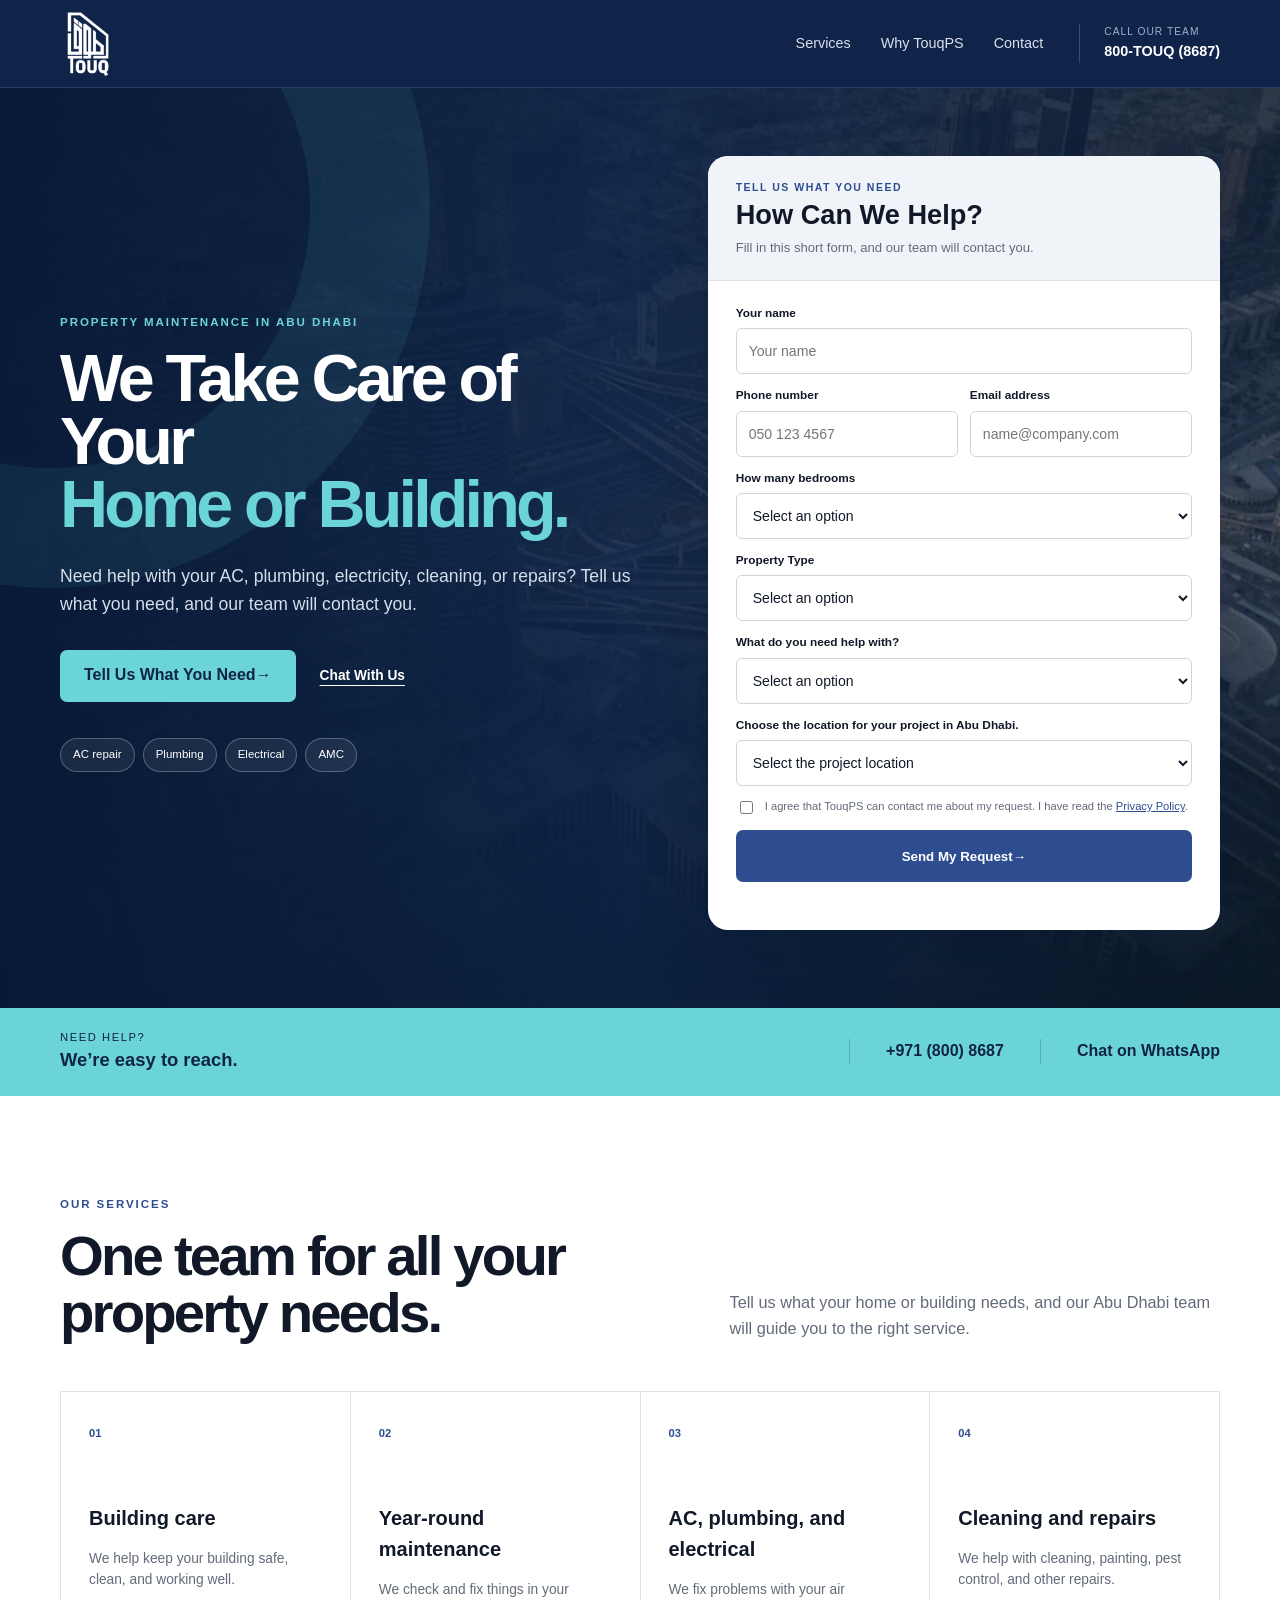
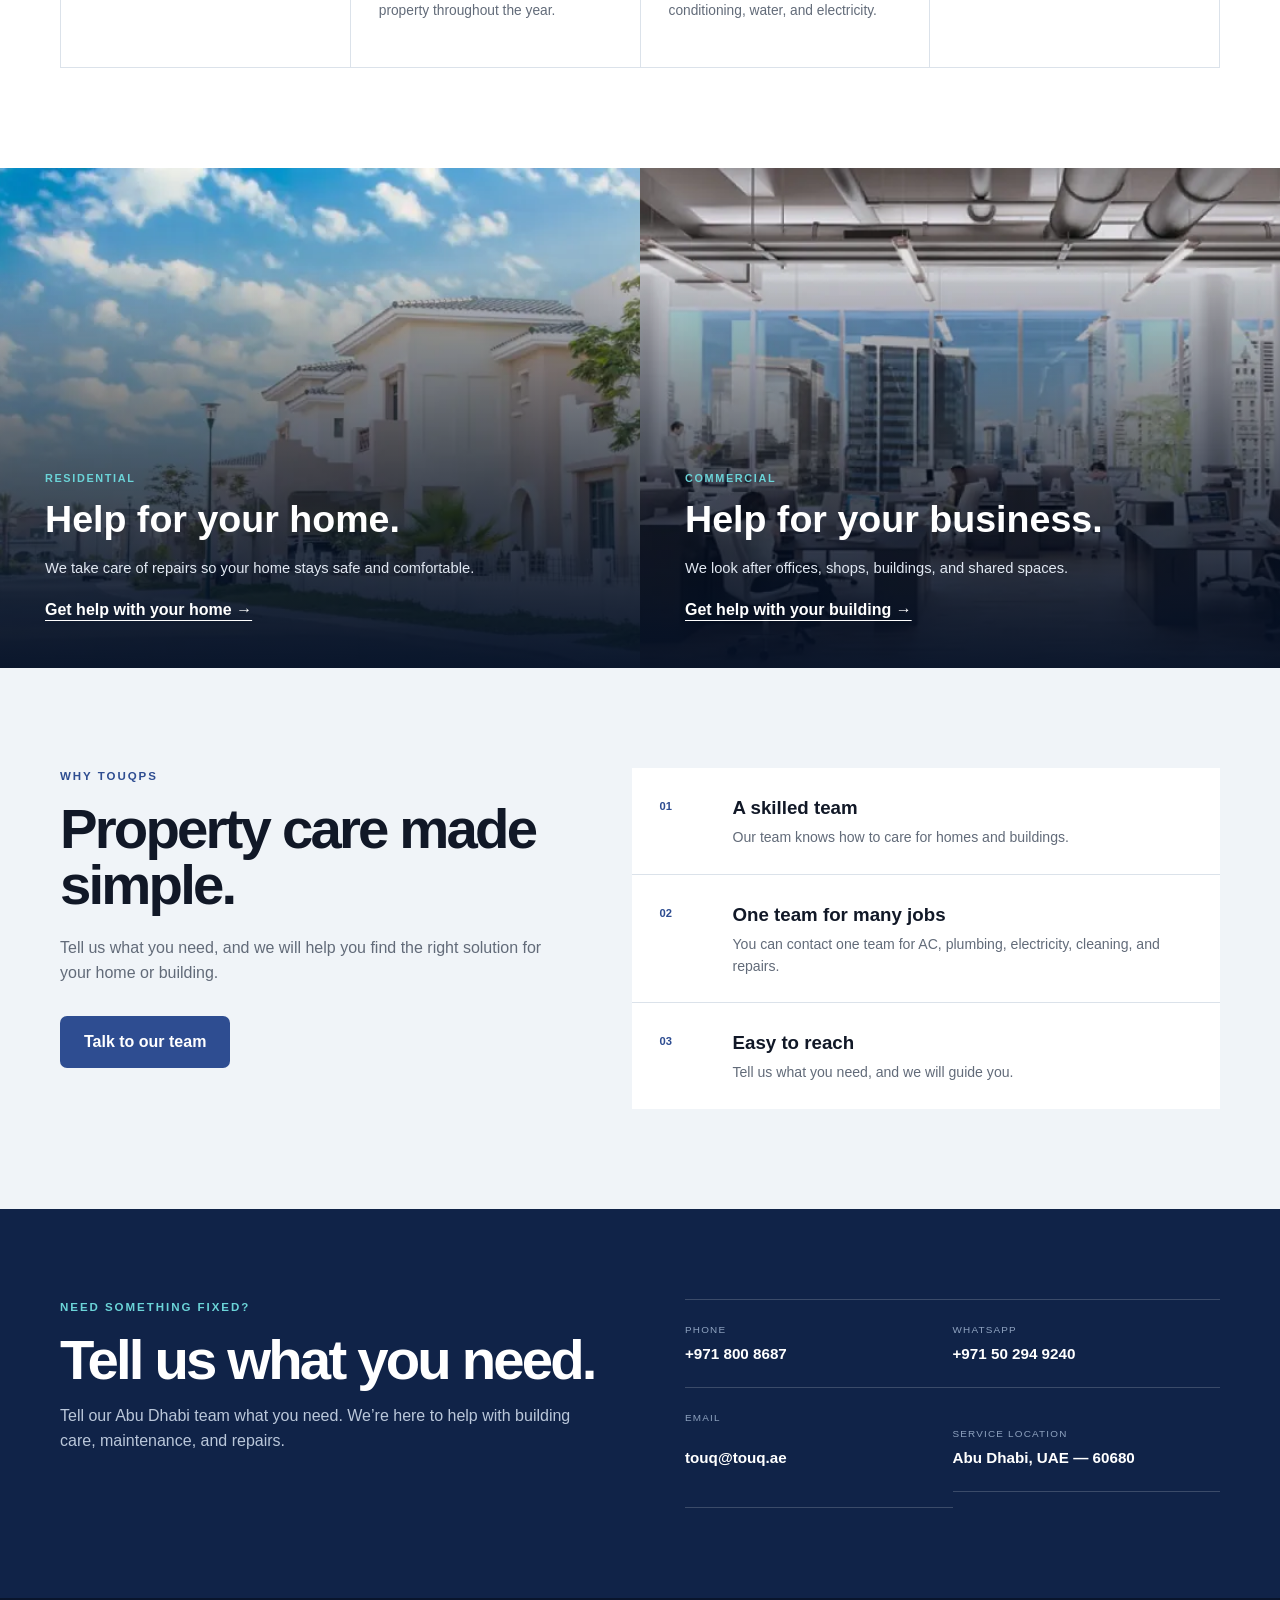
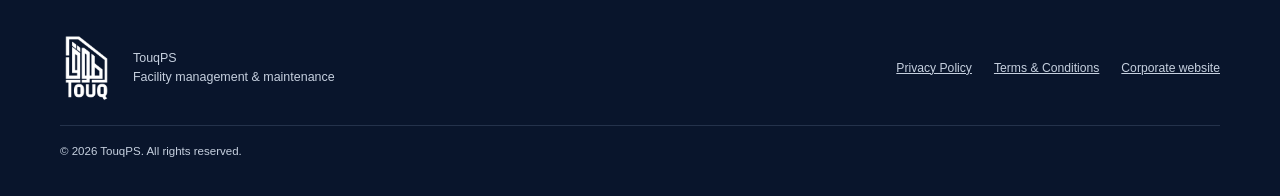
==== commit 1be12ab6: "final" ====
--- a/index.html
+++ b/index.html
@@ -94,6 +94,27 @@
                 <option>Other repairs</option>
                 <option>I’m not sure — help me choose</option>
               </select></div>
+            <div class="field"><label for="project-location">Choose the location for your project in Abu
+                Dhabi.</label><select id="project-location" name="project_location" required>
+                <option value="" selected disabled>Select the project location</option>
+                <option>KIZAD - ABU DHABI</option>
+                <option>AL RAHBA - ABU DHABI</option>
+                <option>RIYADH CITY - ABU DHABI</option>
+                <option>TAWEELAH - ABU DHABI</option>
+                <option>AL SAMHA</option>
+                <option>AL SADER</option>
+                <option>AL SHAHAMA - ABU DHABI</option>
+                <option>YAS ISLAND - ABU DHABI</option>
+                <option>AL AJBAN - ABU DHABI</option>
+                <option>AL JUBAIL ISLAND - ABU DHABI</option>
+                <option>AL BAHYAH - ABU DHABI</option>
+                <option>AL FALAH - ABU DHABI</option>
+                <option>AL SHAMKHA - ABU DHABI</option>
+                <option>AL JURF</option>
+                <option>Saadiyat Island</option>
+                <option>Al Reem Island</option>
+                <option>Abu Dhabi City</option>
+              </select></div>
             <label class="consent"><input type="checkbox" name="consent" required><span>I agree that TouqPS can contact
                 me about my request. I have read the <a href="privacy.html">Privacy Policy</a>.</span></label>
             <button class="button submit-button" type="submit">Send My Request <span
@@ -107,7 +128,7 @@
     <section class="quick-contact" aria-label="Contact options">
       <div class="container quick-grid">
         <p><span>Need help?</span><strong>We’re easy to reach.</strong></p><a href="tel:+9718008687">
-          Call 800-TOUQ (8687)</a><a href="https://wa.me/971502949240" target="_blank" rel="noopener">Chat on
+          +971 (800) 8687</a><a href="https://wa.me/971502949240" target="_blank" rel="noopener">Chat on
           WhatsApp</a>
       </div>
     </section>
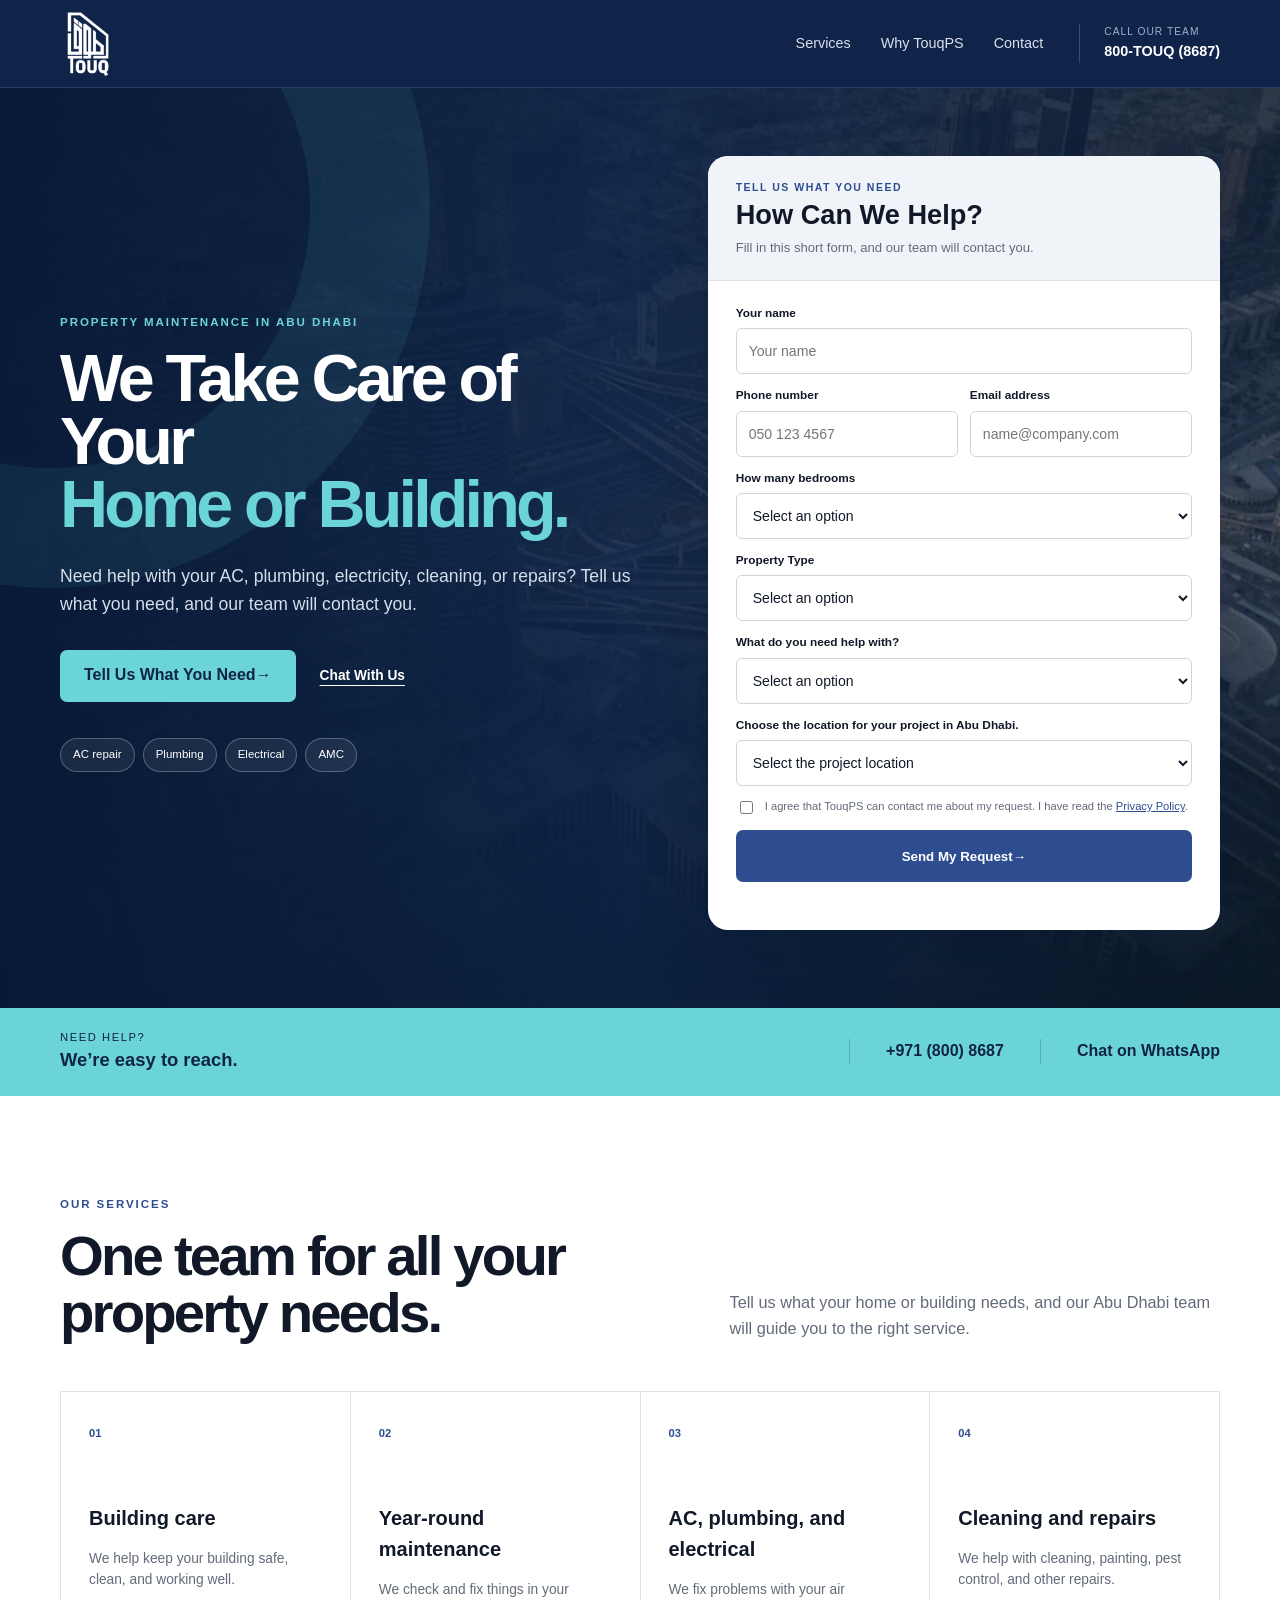
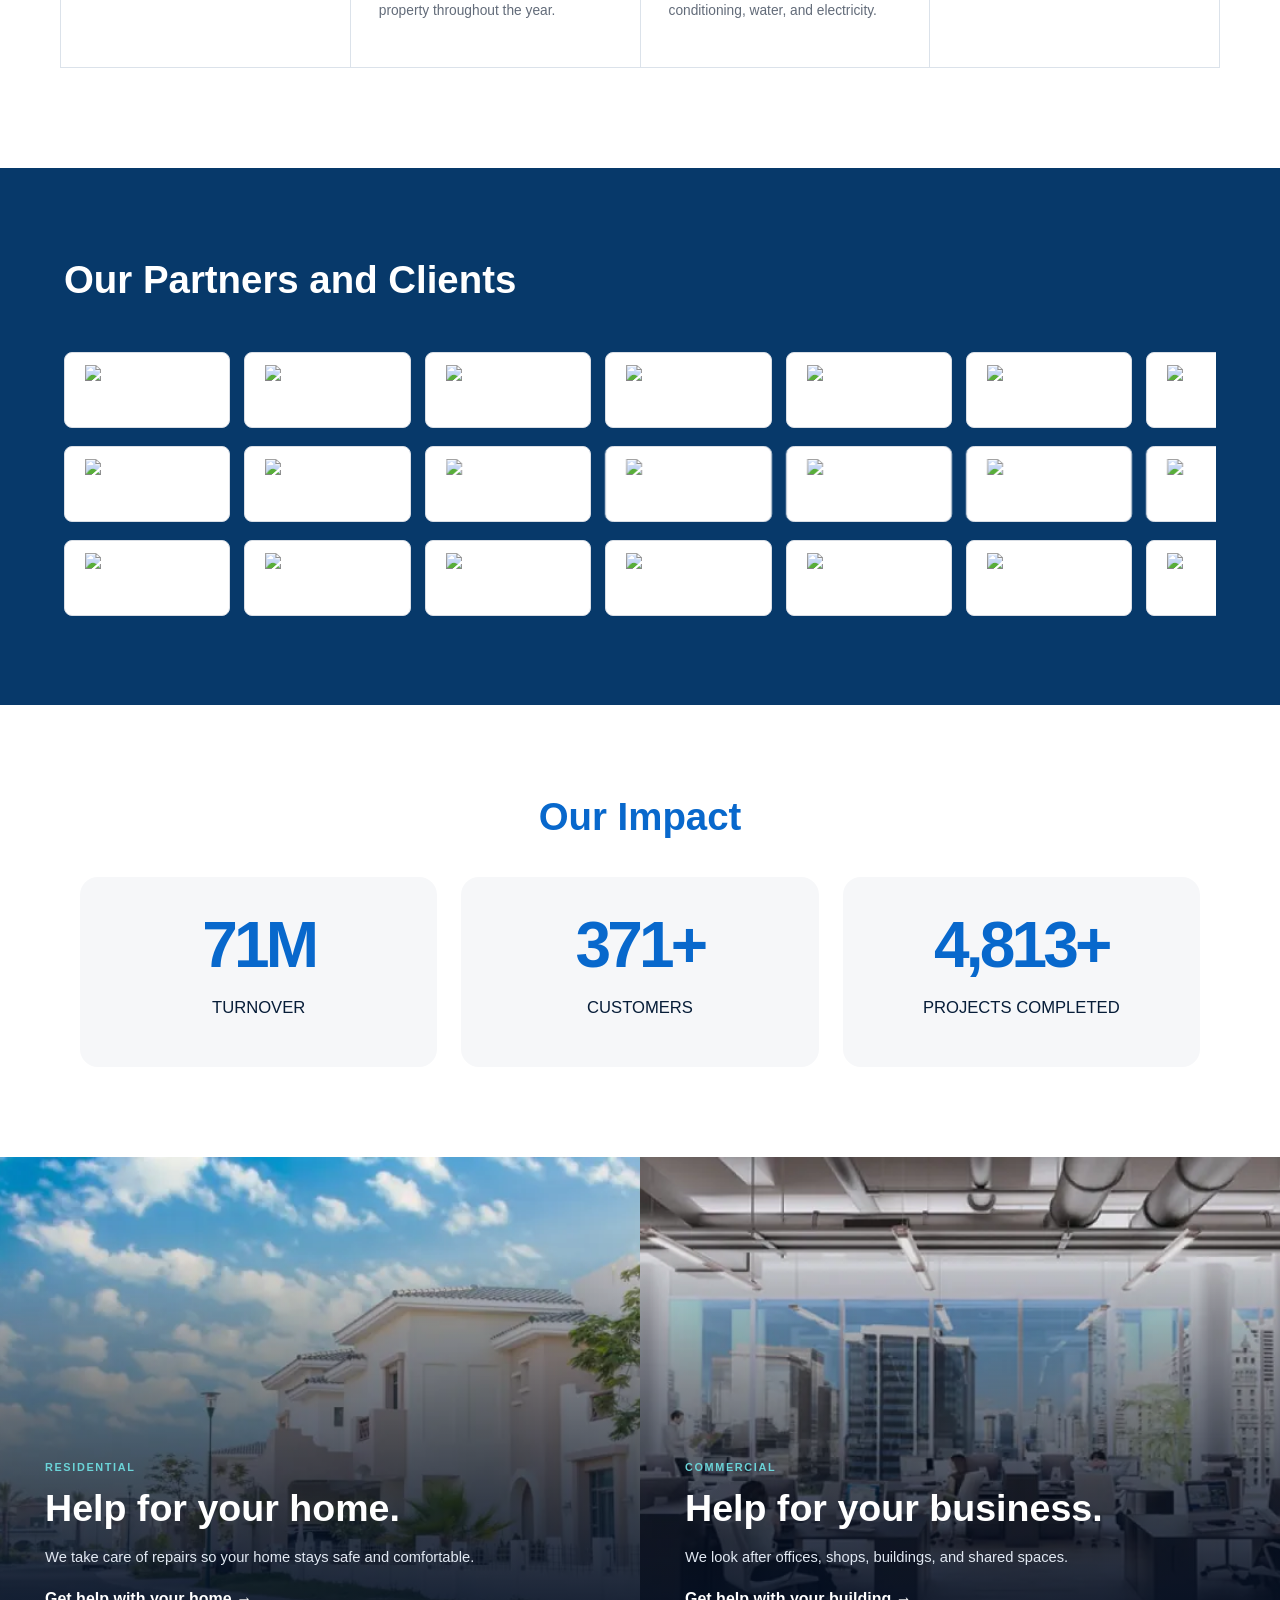
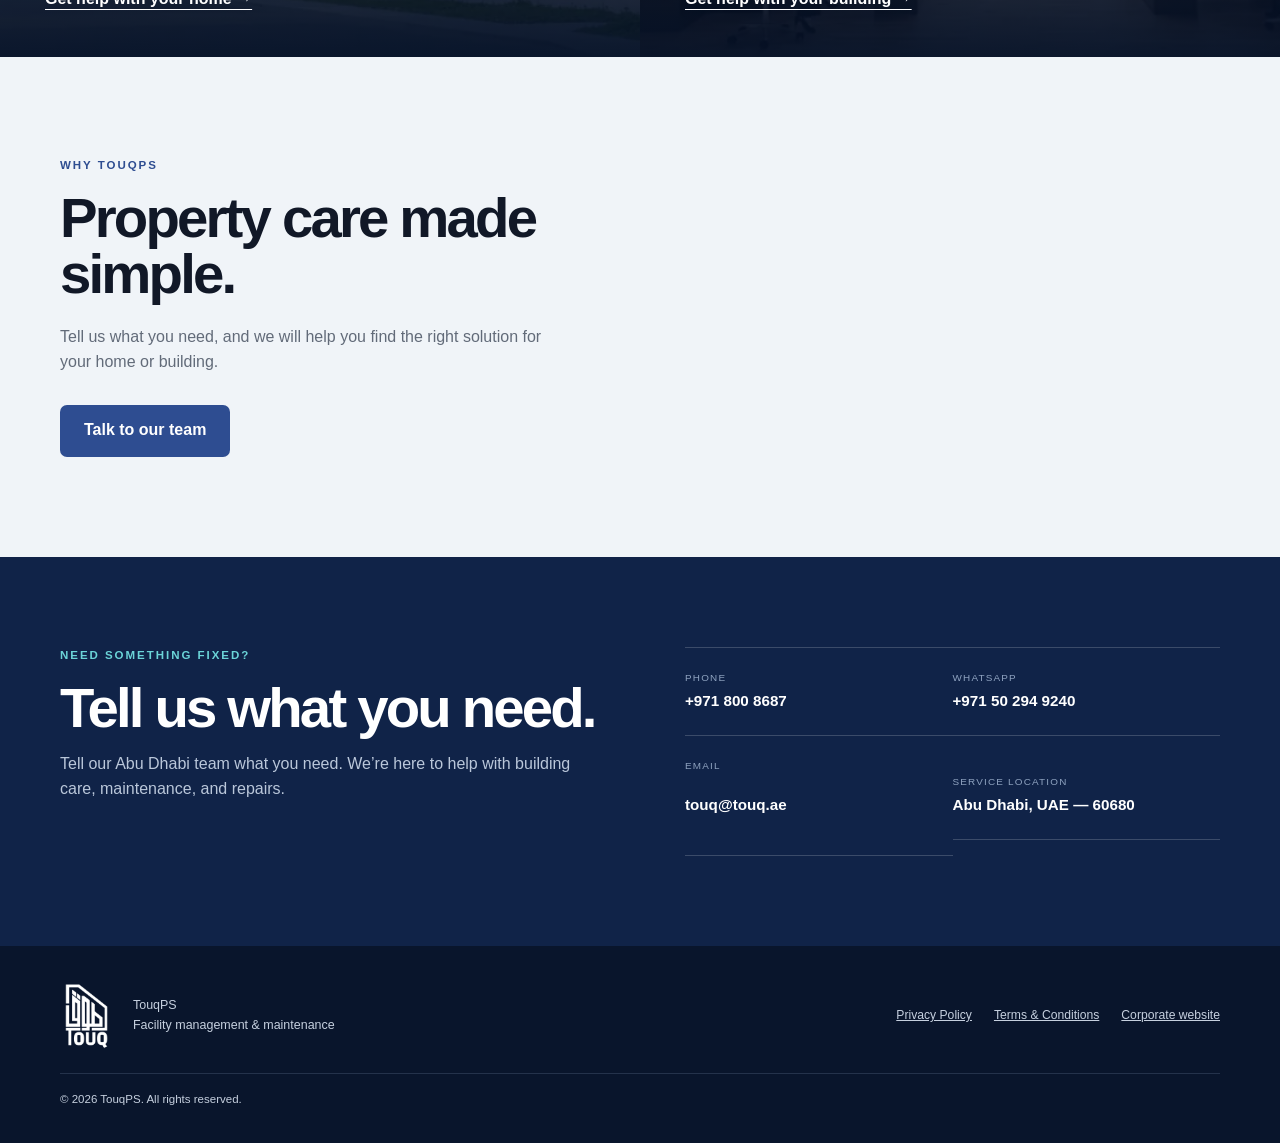
==== commit fa869866: "edites" ====
--- a/index.html
+++ b/index.html
@@ -85,8 +85,9 @@
             <div class="field"><label for="service">What do you need help with?</label><select id="service"
                 name="service_project_type" required>
                 <option value="" disabled selected>Select an option</option>
-                <option>Take care of my building</option>
-                <option>Year-round maintenance</option>
+                <option>Take care of my Property</option>
+                <option>Annual Maintenance Contract </option>
+                <option>Handyman services</option>
                 <option>Fix my AC</option>
                 <option>Fix a plumbing problem</option>
                 <option>Fix an electrical problem</option>
@@ -114,6 +115,8 @@
                 <option>Saadiyat Island</option>
                 <option>Al Reem Island</option>
                 <option>Abu Dhabi City</option>
+                <option>Al Raha Area</option>
+
               </select></div>
             <label class="consent"><input type="checkbox" name="consent" required><span>I agree that TouqPS can contact
                 me about my request. I have read the <a href="privacy.html">Privacy Policy</a>.</span></label>
@@ -162,7 +165,453 @@
         </div>
       </div>
     </section>
-
+    <!-- Partners and Impact Sections -->
+    <style>
+      .touq-sections {
+        --navy: #07396a;
+        --blue: #0868cc;
+        --card-background: #f6f7f9;
+        --container-width: 1390px;
+
+        font-family: Arial, sans-serif;
+      }
+
+      .touq-sections *,
+      .touq-sections *::before,
+      .touq-sections *::after {
+        box-sizing: border-box;
+      }
+
+      .touq-container {
+        width: min(var(--container-width), 100%);
+        margin-inline: auto;
+      }
+
+      /* ================= Partners ================= */
+
+      .touq-partners {
+        overflow: hidden;
+        padding-block: clamp(70px, 7vw, 110px);
+        padding-inline: clamp(30px, 5vw, 80px);
+        color: #fff;
+        background: var(--navy);
+      }
+
+      .touq-partners-title {
+        margin: 0 0 50px;
+        font-size: clamp(2rem, 3vw, 3rem);
+        line-height: 1.15;
+      }
+
+      .touq-marquee {
+        --gap: 14px;
+        --duration: 32s;
+
+        width: 100%;
+        overflow: hidden;
+        margin-top: 18px;
+
+        /* No side shadow or fading effect */
+        mask-image: none;
+        -webkit-mask-image: none;
+      }
+
+      .touq-track {
+        display: flex;
+        width: max-content;
+        animation: touq-scroll-left var(--duration) linear infinite;
+        will-change: transform;
+      }
+
+      .touq-marquee[data-direction="right"] .touq-track {
+        animation-name: touq-scroll-right;
+      }
+
+      /* Stop the selected row when hovering */
+      .touq-marquee:hover .touq-track {
+        animation-play-state: paused;
+      }
+
+      .touq-logo-group {
+        display: flex;
+        flex-shrink: 0;
+        gap: var(--gap);
+        padding-right: var(--gap);
+      }
+
+      .touq-logo-card {
+        display: flex;
+        width: clamp(165px, 13vw, 210px);
+        height: 76px;
+        flex: 0 0 auto;
+        align-items: center;
+        justify-content: center;
+        padding: 12px 20px;
+        overflow: hidden;
+        border: 1px solid #d9dee5;
+        border-radius: 8px;
+        background: #fff;
+      }
+
+      .touq-logo-card img {
+        display: block;
+        width: 100%;
+        height: 100%;
+        object-fit: contain;
+      }
+
+      @keyframes touq-scroll-left {
+        from {
+          transform: translateX(0);
+        }
+
+        to {
+          transform: translateX(-50%);
+        }
+      }
+
+      @keyframes touq-scroll-right {
+        from {
+          transform: translateX(-50%);
+        }
+
+        to {
+          transform: translateX(0);
+        }
+      }
+
+      /* ================= Impact ================= */
+
+      .touq-impact {
+        padding: clamp(64px, 7vw, 100px) 24px;
+        background: #fff;
+      }
+
+      .touq-impact-title {
+        margin: 0 0 38px;
+        color: var(--blue);
+        font-size: clamp(2rem, 3vw, 3rem);
+        line-height: 1.15;
+        text-align: center;
+      }
+
+      .touq-stats {
+        display: grid;
+        grid-template-columns: repeat(3, minmax(0, 1fr));
+        gap: 24px;
+        max-width: 1120px;
+        margin-inline: auto;
+      }
+
+      .touq-stat-card {
+        min-height: 190px;
+        padding: 36px 20px 28px;
+        border-radius: 18px;
+        background: var(--card-background);
+        text-align: center;
+      }
+
+      .touq-stat-number {
+        display: flex;
+        align-items: baseline;
+        justify-content: center;
+        color: var(--blue);
+        font-size: clamp(3rem, 5vw, 4.5rem);
+        font-weight: 800;
+        letter-spacing: -0.06em;
+        line-height: 1;
+        font-variant-numeric: tabular-nums;
+      }
+
+      .touq-stat-card p {
+        margin: 18px 0 0;
+        color: #071d38;
+        font-size: clamp(0.9rem, 1.3vw, 1.15rem);
+        text-transform: uppercase;
+      }
+
+      /* ================= Responsive ================= */
+
+      @media (max-width: 720px) {
+        .touq-partners {
+          padding-block: 60px;
+          padding-inline: 16px;
+        }
+
+        .touq-partners-title {
+          margin-bottom: 34px;
+        }
+
+        .touq-logo-card {
+          width: 150px;
+          height: 66px;
+          padding: 10px 16px;
+        }
+
+        .touq-stats {
+          grid-template-columns: 1fr;
+        }
+
+        .touq-stat-card {
+          min-height: 160px;
+        }
+      }
+
+      @media (prefers-reduced-motion: reduce) {
+        .touq-track {
+          animation-play-state: paused;
+        }
+      }
+    </style>
+
+    <div class="touq-sections">
+      <!-- Partners section -->
+      <section class="touq-partners">
+        <div class="touq-container">
+          <h2 class="touq-partners-title">
+            Our Partners and Clients
+          </h2>
+
+          <!-- First row: moving left -->
+          <div class="touq-marquee" data-direction="left">
+            <div class="touq-track">
+              <div class="touq-logo-group">
+                <div class="touq-logo-card">
+                  <img src="https://touq.ae/wp-content/uploads/2025/10/logo01.png" alt="Partner logo 1">
+                </div>
+
+                <div class="touq-logo-card">
+                  <img src="https://touq.ae/wp-content/uploads/2025/10/logo02.png" alt="Partner logo 2">
+                </div>
+
+                <div class="touq-logo-card">
+                  <img src="https://touq.ae/wp-content/uploads/2025/10/logo03.png" alt="Partner logo 3">
+                </div>
+
+                <div class="touq-logo-card">
+                  <img src="https://touq.ae/wp-content/uploads/2025/10/logo04.png" alt="Partner logo 4">
+                </div>
+
+                <div class="touq-logo-card">
+                  <img src="https://touq.ae/wp-content/uploads/2025/10/logo05.png" alt="Partner logo 5">
+                </div>
+
+                <div class="touq-logo-card">
+                  <img src="https://touq.ae/wp-content/uploads/2025/10/logo06.png" alt="Partner logo 6">
+                </div>
+
+                <div class="touq-logo-card">
+                  <img src="https://touq.ae/wp-content/uploads/2025/10/logo07.png" alt="Partner logo 7">
+                </div>
+              </div>
+            </div>
+          </div>
+
+          <!-- Second row: moving right -->
+          <div class="touq-marquee" data-direction="right">
+            <div class="touq-track">
+              <div class="touq-logo-group">
+                <div class="touq-logo-card">
+                  <img src="https://touq.ae/wp-content/uploads/2025/10/logo08.png" alt="Partner logo 8">
+                </div>
+
+                <div class="touq-logo-card">
+                  <img src="https://touq.ae/wp-content/uploads/2025/10/logo09.png" alt="Partner logo 9">
+                </div>
+
+                <div class="touq-logo-card">
+                  <img src="https://touq.ae/wp-content/uploads/2025/10/logo10.png" alt="Partner logo 10">
+                </div>
+
+                <div class="touq-logo-card">
+                  <img src="https://touq.ae/wp-content/uploads/2025/10/logo11.png" alt="Partner logo 11">
+                </div>
+
+                <div class="touq-logo-card">
+                  <img src="https://touq.ae/wp-content/uploads/2025/10/logo12.png" alt="Partner logo 12">
+                </div>
+
+                <div class="touq-logo-card">
+                  <img src="https://touq.ae/wp-content/uploads/2025/10/logo13.png" alt="Partner logo 13">
+                </div>
+
+                <div class="touq-logo-card">
+                  <img src="https://touq.ae/wp-content/uploads/2025/10/logo14.png" alt="Partner logo 14">
+                </div>
+              </div>
+            </div>
+          </div>
+
+          <!-- Third row: moving left -->
+          <div class="touq-marquee" data-direction="left">
+            <div class="touq-track">
+              <div class="touq-logo-group">
+                <div class="touq-logo-card">
+                  <img src="https://touq.ae/wp-content/uploads/2025/10/logo15.png" alt="Partner logo 15">
+                </div>
+
+                <div class="touq-logo-card">
+                  <img src="https://touq.ae/wp-content/uploads/2025/10/logo06.png" alt="Partner logo 6">
+                </div>
+
+                <div class="touq-logo-card">
+                  <img src="https://touq.ae/wp-content/uploads/2025/10/logo11.png" alt="Partner logo 11">
+                </div>
+
+                <div class="touq-logo-card">
+                  <img src="https://touq.ae/wp-content/uploads/2025/10/logo04.png" alt="Partner logo 4">
+                </div>
+
+                <div class="touq-logo-card">
+                  <img src="https://touq.ae/wp-content/uploads/2025/10/logo13.png" alt="Partner logo 13">
+                </div>
+
+                <div class="touq-logo-card">
+                  <img src="https://touq.ae/wp-content/uploads/2025/10/logo02.png" alt="Partner logo 2">
+                </div>
+
+                <div class="touq-logo-card">
+                  <img src="https://touq.ae/wp-content/uploads/2025/10/logo09.png" alt="Partner logo 9">
+                </div>
+              </div>
+            </div>
+          </div>
+        </div>
+      </section>
+
+      <!-- Impact section -->
+      <section class="touq-impact">
+        <div class="touq-container">
+          <h2 class="touq-impact-title">Our Impact</h2>
+
+          <div class="touq-stats">
+            <div class="touq-stat-card">
+              <div class="touq-stat-number">
+                <span class="touq-counter" data-target="95" data-duration="1800">
+                  0
+                </span>
+                <span>M</span>
+              </div>
+
+              <p>Turnover</p>
+            </div>
+
+            <div class="touq-stat-card">
+              <div class="touq-stat-number">
+                <span class="touq-counter" data-target="500" data-duration="1800">
+                  0
+                </span>
+                <span>+</span>
+              </div>
+
+              <p>Customers</p>
+            </div>
+
+            <div class="touq-stat-card">
+              <div class="touq-stat-number">
+                <span class="touq-counter" data-target="6480" data-duration="1800">
+                  0
+                </span>
+                <span>+</span>
+              </div>
+
+              <p>Projects Completed</p>
+            </div>
+          </div>
+        </div>
+      </section>
+    </div>
+
+    <script>
+      (function () {
+        /*
+         * Duplicate each logo row to create
+         * a seamless infinite animation.
+         */
+        document.querySelectorAll(".touq-marquee").forEach(function (marquee) {
+          const track = marquee.querySelector(".touq-track");
+          const group = track.querySelector(".touq-logo-group");
+
+          if (!track || !group || track.children.length > 1) {
+            return;
+          }
+
+          const copy = group.cloneNode(true);
+
+          copy.setAttribute("aria-hidden", "true");
+
+          copy.querySelectorAll("img").forEach(function (image) {
+            image.alt = "";
+          });
+
+          track.appendChild(copy);
+        });
+
+        /*
+         * Animate a number from zero
+         * to its data-target value.
+         */
+        function animateTouqCounter(counter) {
+          if (counter.dataset.animated === "true") {
+            return;
+          }
+
+          counter.dataset.animated = "true";
+
+          const target = Number(counter.dataset.target);
+          const duration = Number(counter.dataset.duration || 1800);
+          const formatter = new Intl.NumberFormat("en-US");
+          const startTime = performance.now();
+
+          function update(currentTime) {
+            const elapsedTime = currentTime - startTime;
+            const progress = Math.min(elapsedTime / duration, 1);
+
+            /* Smooth easing */
+            const easedProgress = 1 - Math.pow(1 - progress, 3);
+            const currentNumber = Math.round(target * easedProgress);
+
+            counter.textContent = formatter.format(currentNumber);
+
+            if (progress < 1) {
+              requestAnimationFrame(update);
+            }
+          }
+
+          requestAnimationFrame(update);
+        }
+
+        const counters = document.querySelectorAll(".touq-counter");
+
+        /*
+         * Start counting when the cards
+         * become visible on the screen.
+         */
+        if ("IntersectionObserver" in window) {
+          const counterObserver = new IntersectionObserver(
+            function (entries, observer) {
+              entries.forEach(function (entry) {
+                if (!entry.isIntersecting) {
+                  return;
+                }
+
+                animateTouqCounter(entry.target);
+                observer.unobserve(entry.target);
+              });
+            },
+            {
+              threshold: 0.45
+            }
+          );
+
+          counters.forEach(function (counter) {
+            counterObserver.observe(counter);
+          });
+        } else {
+          counters.forEach(animateTouqCounter);
+        }
+      })();
+    </script>
     <section class="portfolio">
       <div class="portfolio-card residential">
         <div><span>Residential</span>
@@ -188,7 +637,7 @@
           <p>Tell us what you need, and we will help you find the right solution for your home or building.</p><a
             class="button secondary" href="#quote">Talk to our team</a>
         </div>
-        <ol>
+        <!-- <ol>
           <li><span>01</span>
             <div>
               <h3>A skilled team</h3>
@@ -207,7 +656,7 @@
               <p>Tell us what you need, and we will guide you.</p>
             </div>
           </li>
-        </ol>
+        </ol> -->
       </div>
     </section>
 
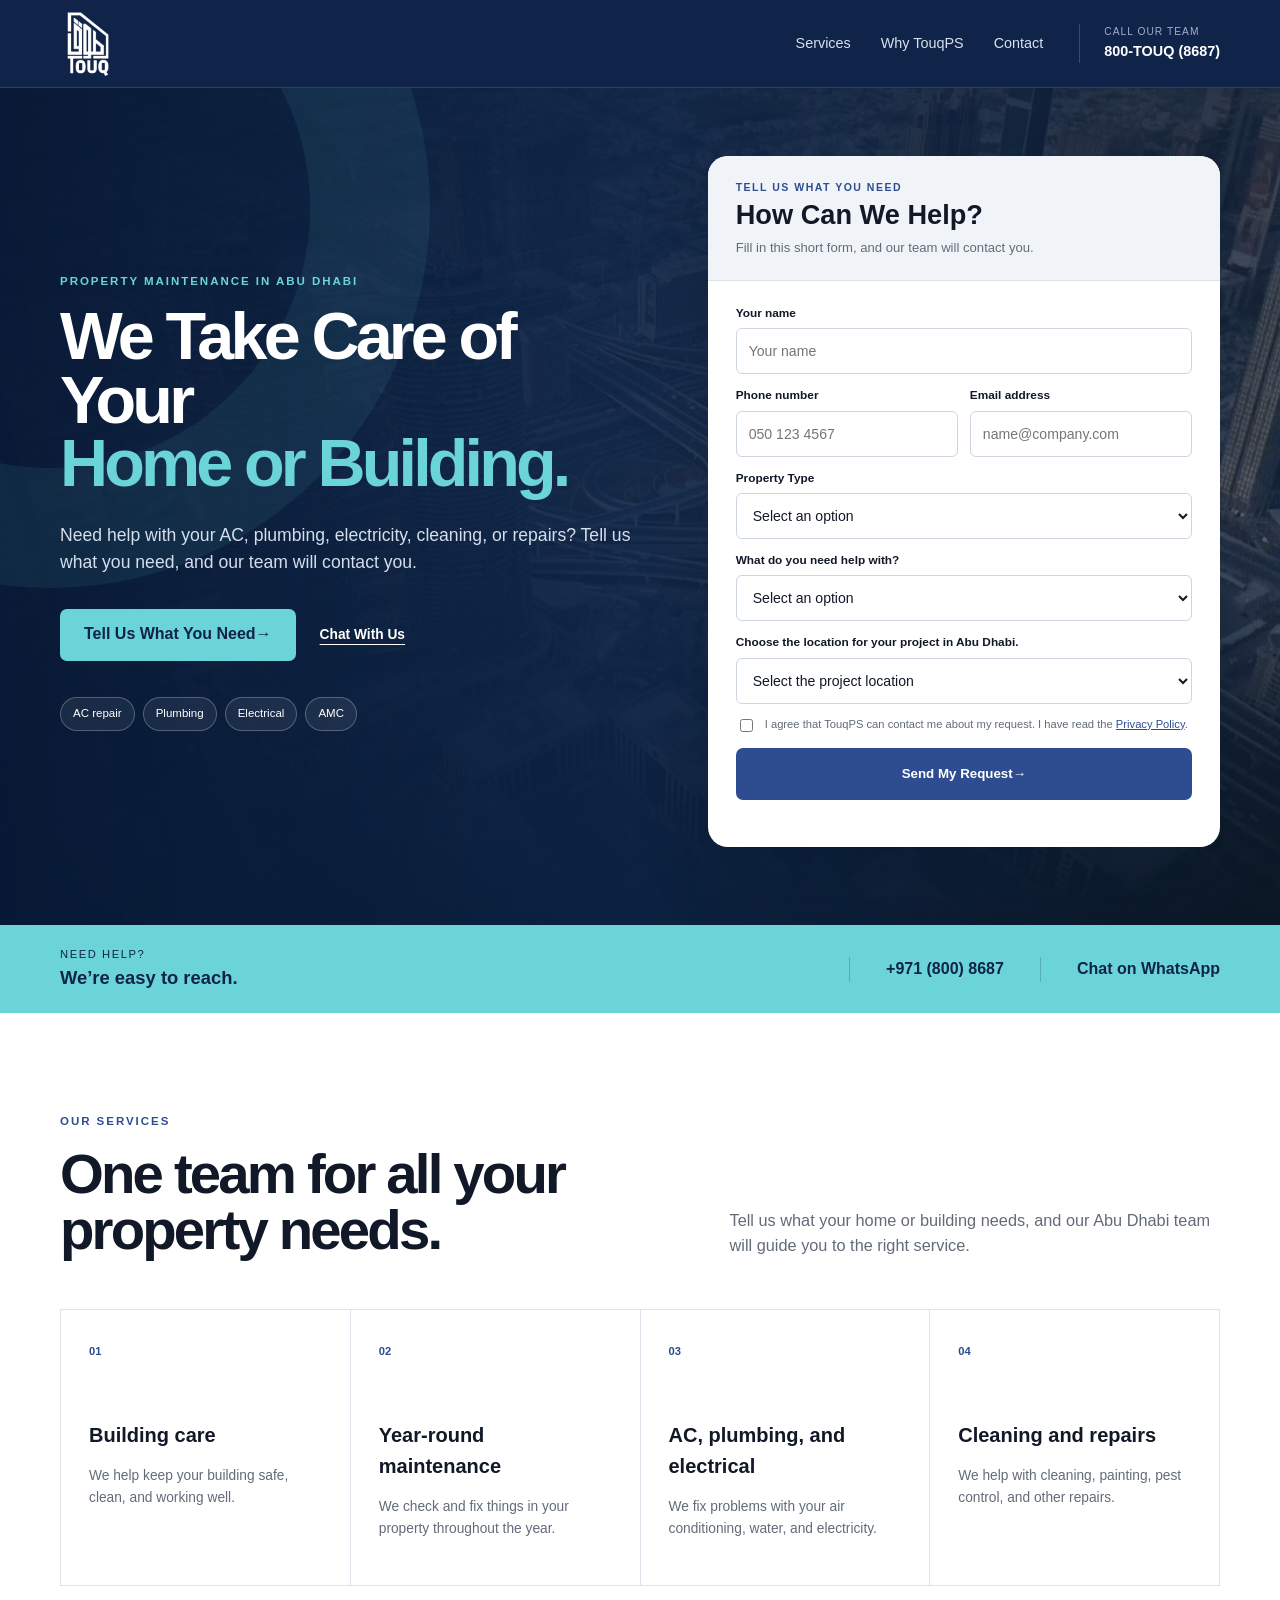
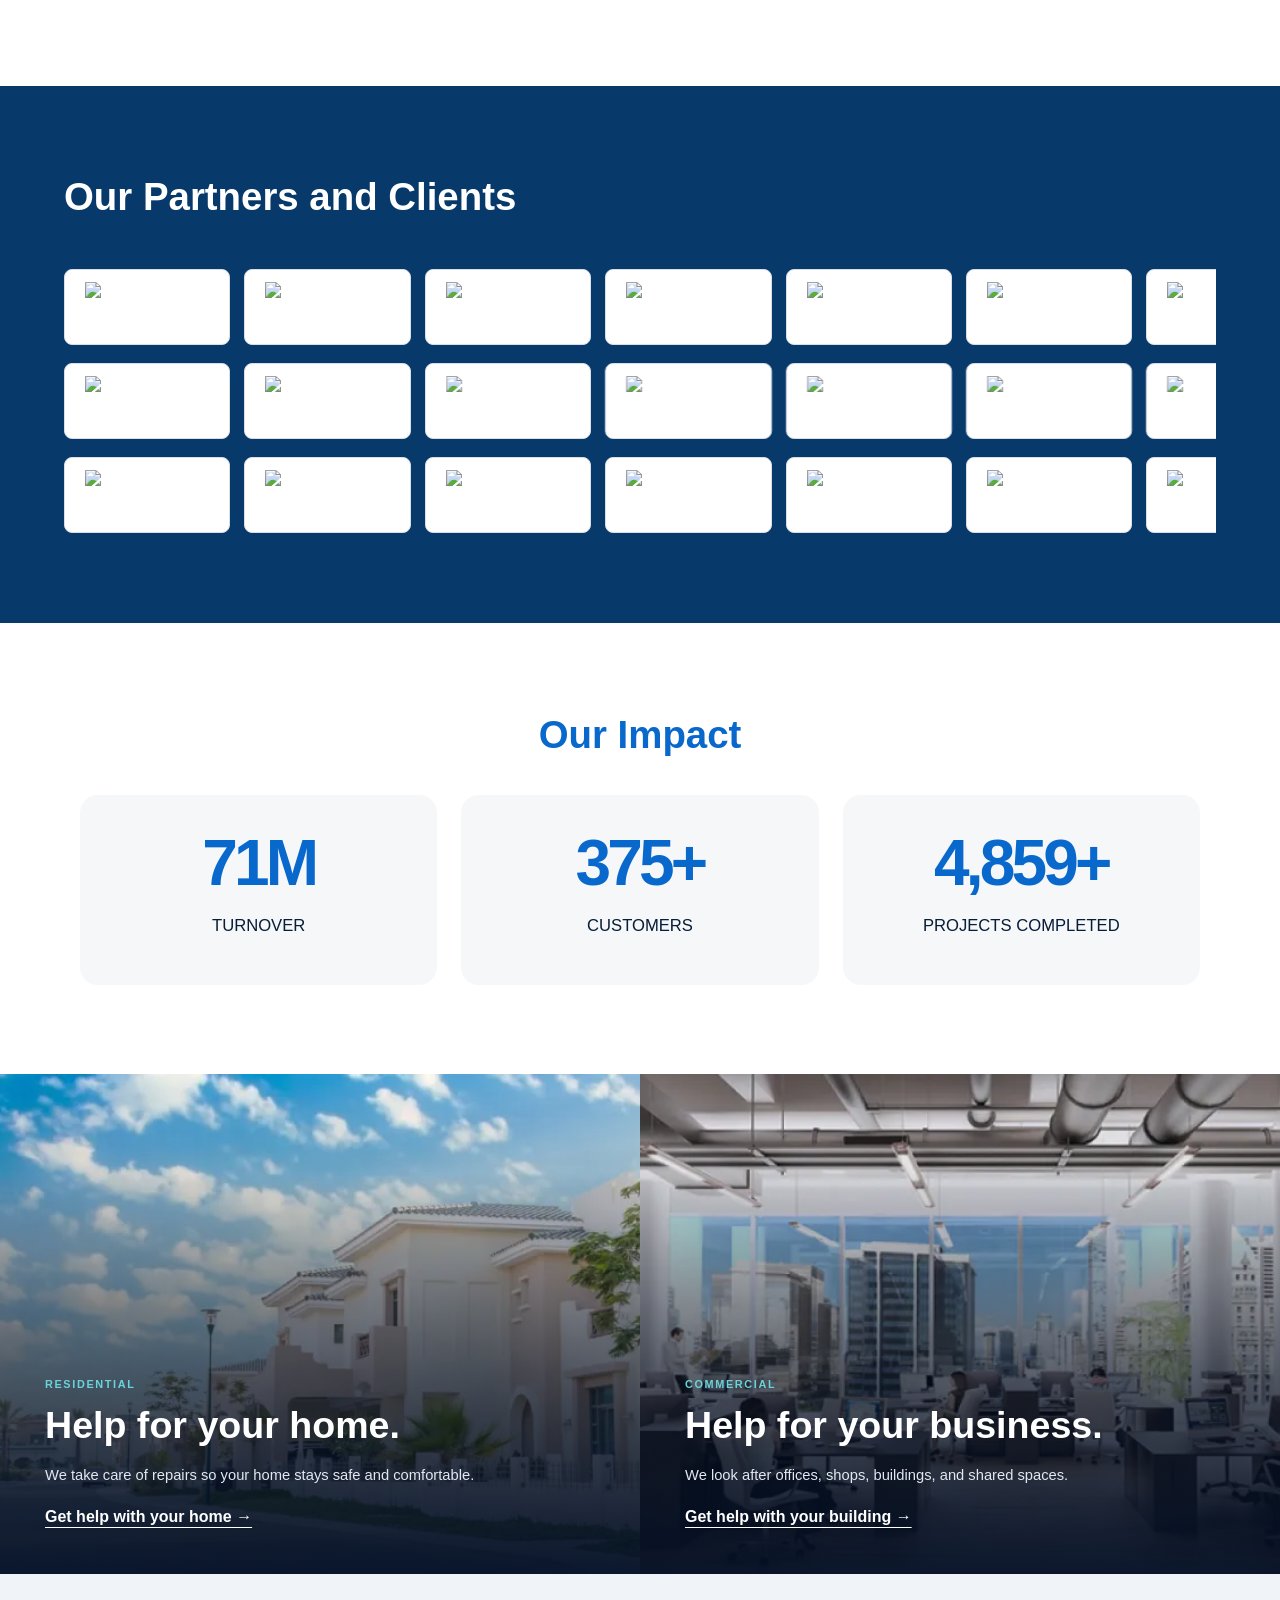
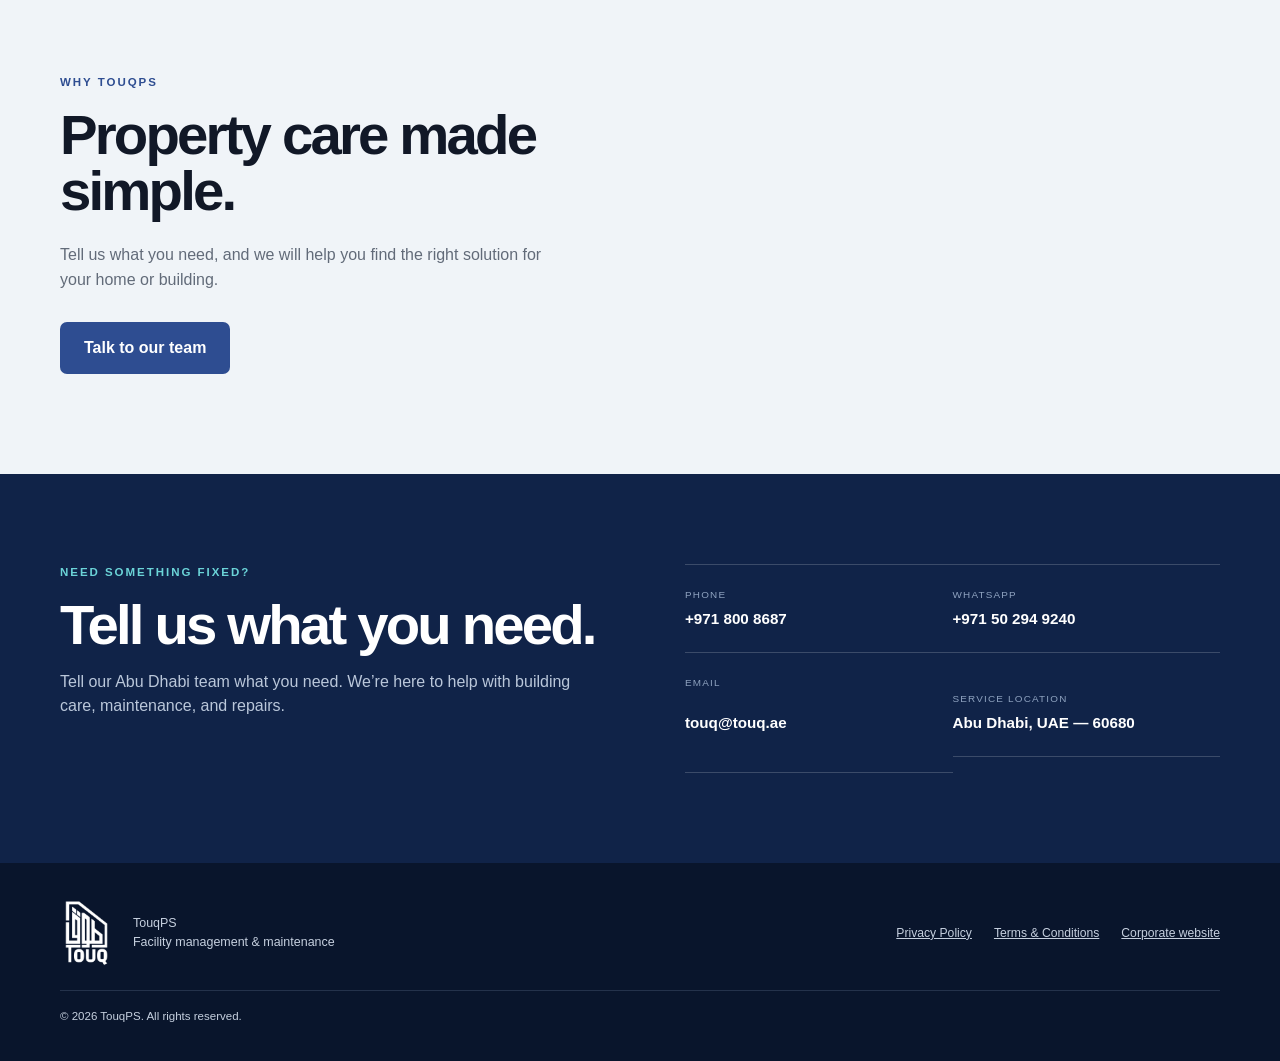
==== commit 4490fd78: "done" ====
--- a/index.html
+++ b/index.html
@@ -63,7 +63,7 @@
               <div class="field"><label for="email">Email address</label><input id="email" name="email" type="email"
                   autocomplete="email" required placeholder="name@company.com"></div>
             </div>
-            <div class="field"><label for="company">How many bedrooms</label><select id="company" name="company_name"
+            <!-- <div class="field"><label for="company">How many bedrooms</label><select id="company" name="company_name"
                 autocomplete="organization" required>
                 <option value="" disabled selected>Select an option</option>
                 <option>1 Bedroom</option>
@@ -73,13 +73,12 @@
                 <option>5 Bedrooms</option>
                 <option>6 Bedrooms</option>
                 <option>7 Bedrooms</option>
-              </select></div>
+              </select></div> -->
             <div class="field"><label for="property-type">Property Type</label><select id="property-type"
                 name="property_type" autocomplete="organization" required>
                 <option value="" disabled selected>Select an option</option>
                 <option>Apartment</option>
                 <option>Villa</option>
-                <option>Building</option>
 
               </select></div>
             <div class="field"><label for="service">What do you need help with?</label><select id="service"
@@ -112,10 +111,10 @@
                 <option>AL FALAH - ABU DHABI</option>
                 <option>AL SHAMKHA - ABU DHABI</option>
                 <option>AL JURF</option>
-                <option>Saadiyat Island</option>
-                <option>Al Reem Island</option>
-                <option>Abu Dhabi City</option>
-                <option>Al Raha Area</option>
+                <option>SAADIYAT ISLAND</option>
+                <option>AL REEM ISLAND</option>
+                <option>ABU DHABI CITY</option>
+                <option>AL RAHA AREA</option>
 
               </select></div>
             <label class="consent"><input type="checkbox" name="consent" required><span>I agree that TouqPS can contact
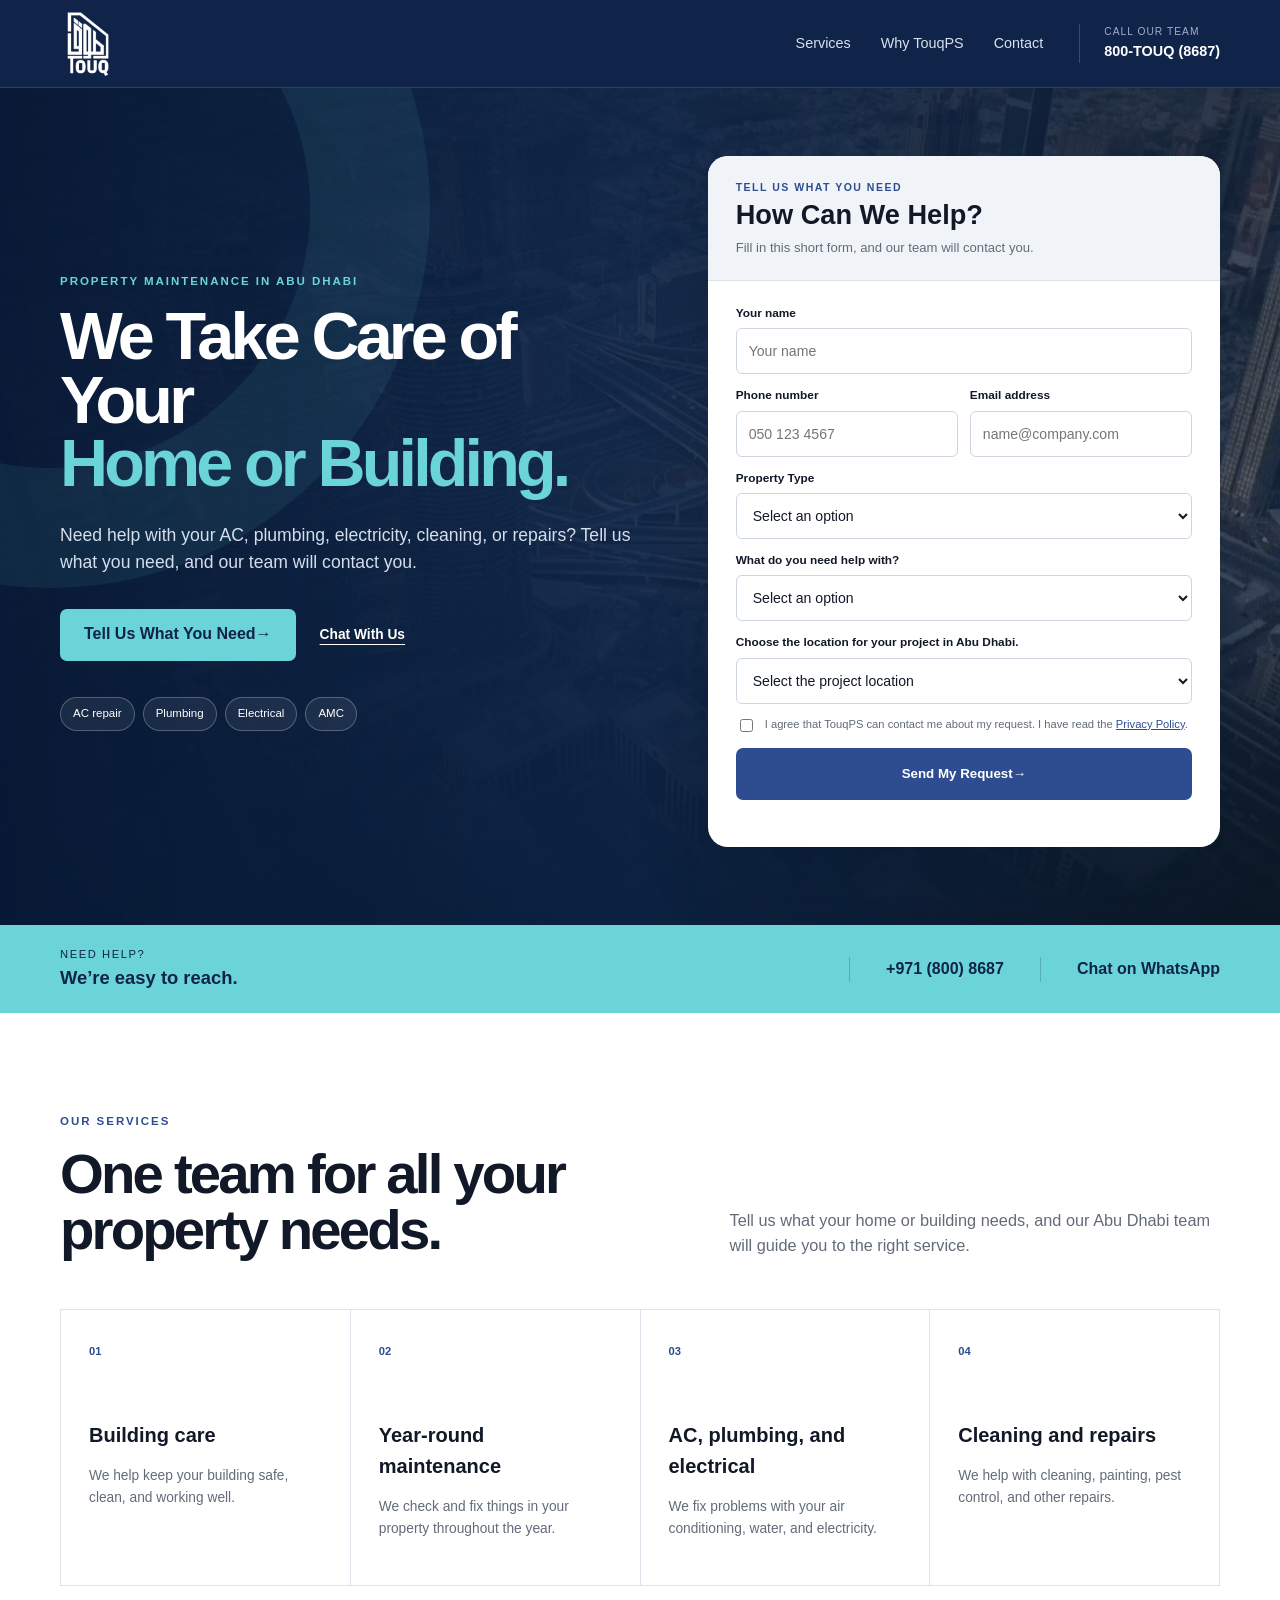
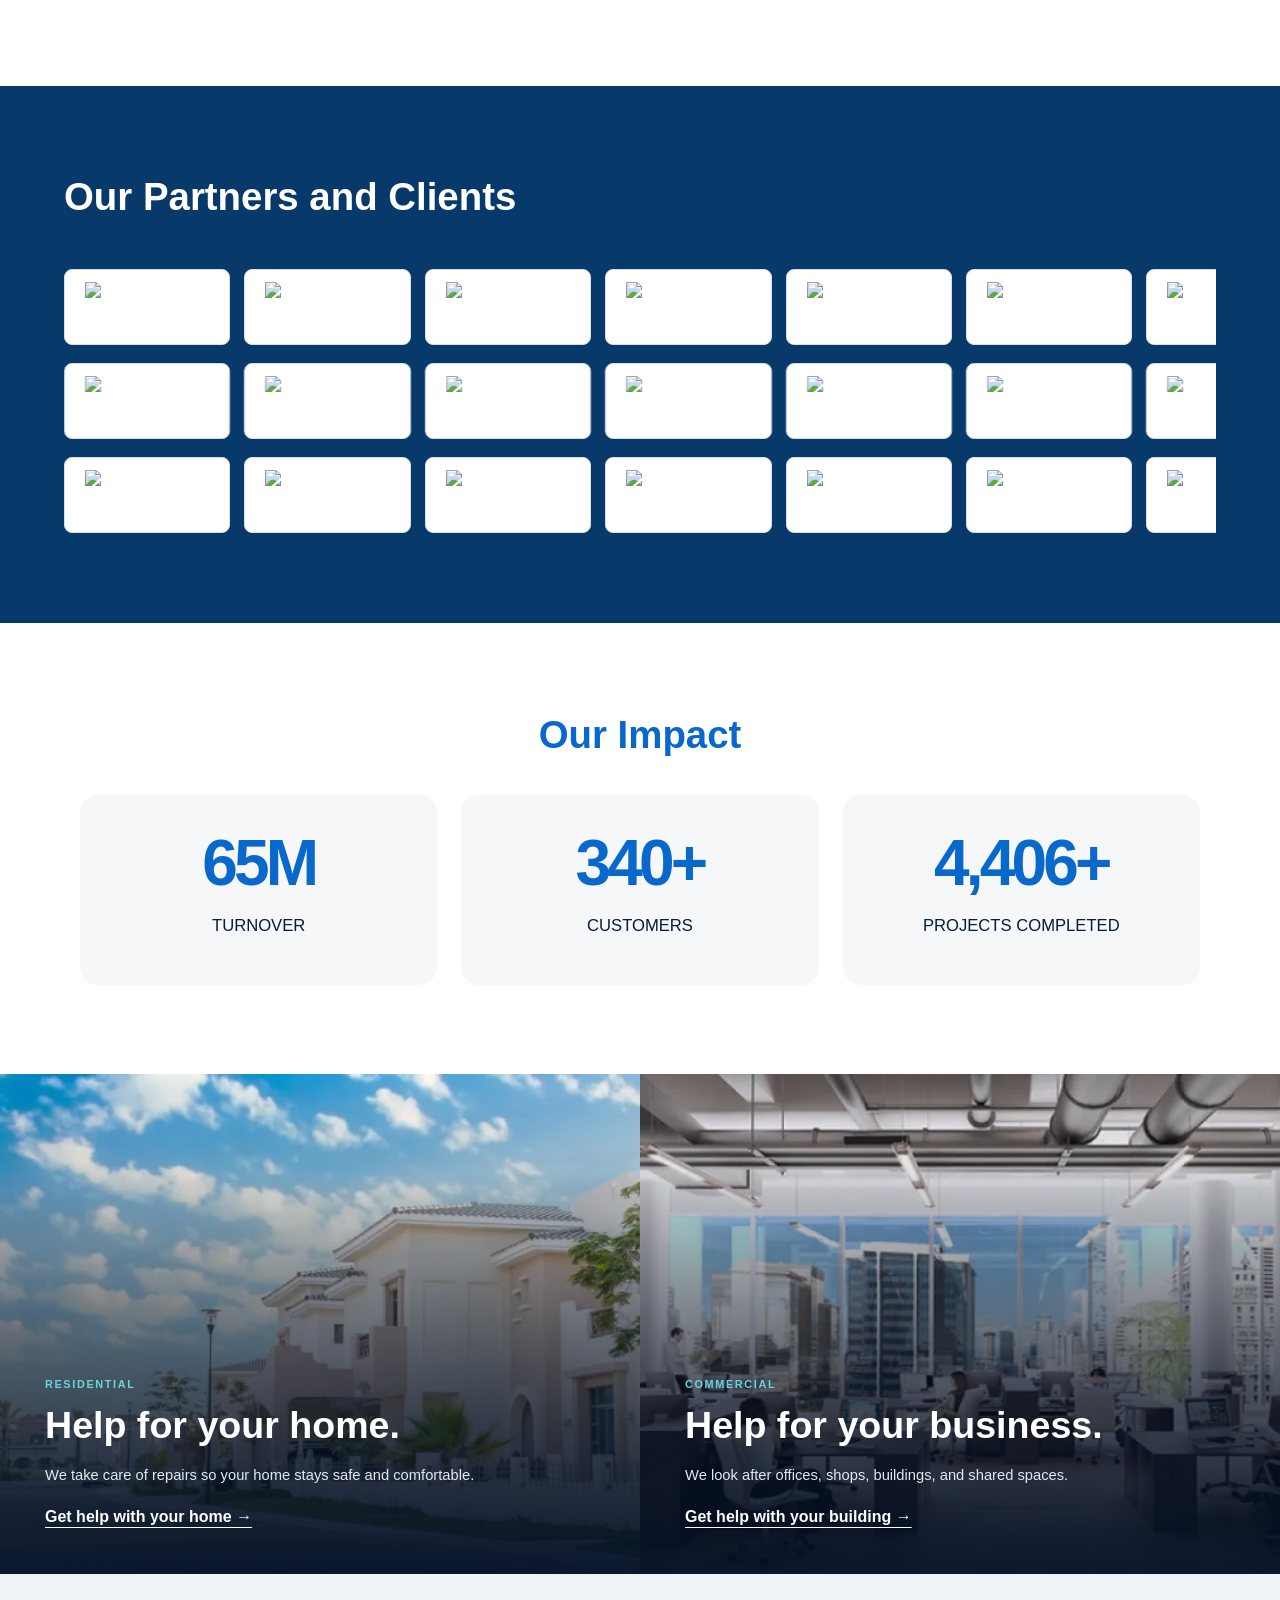
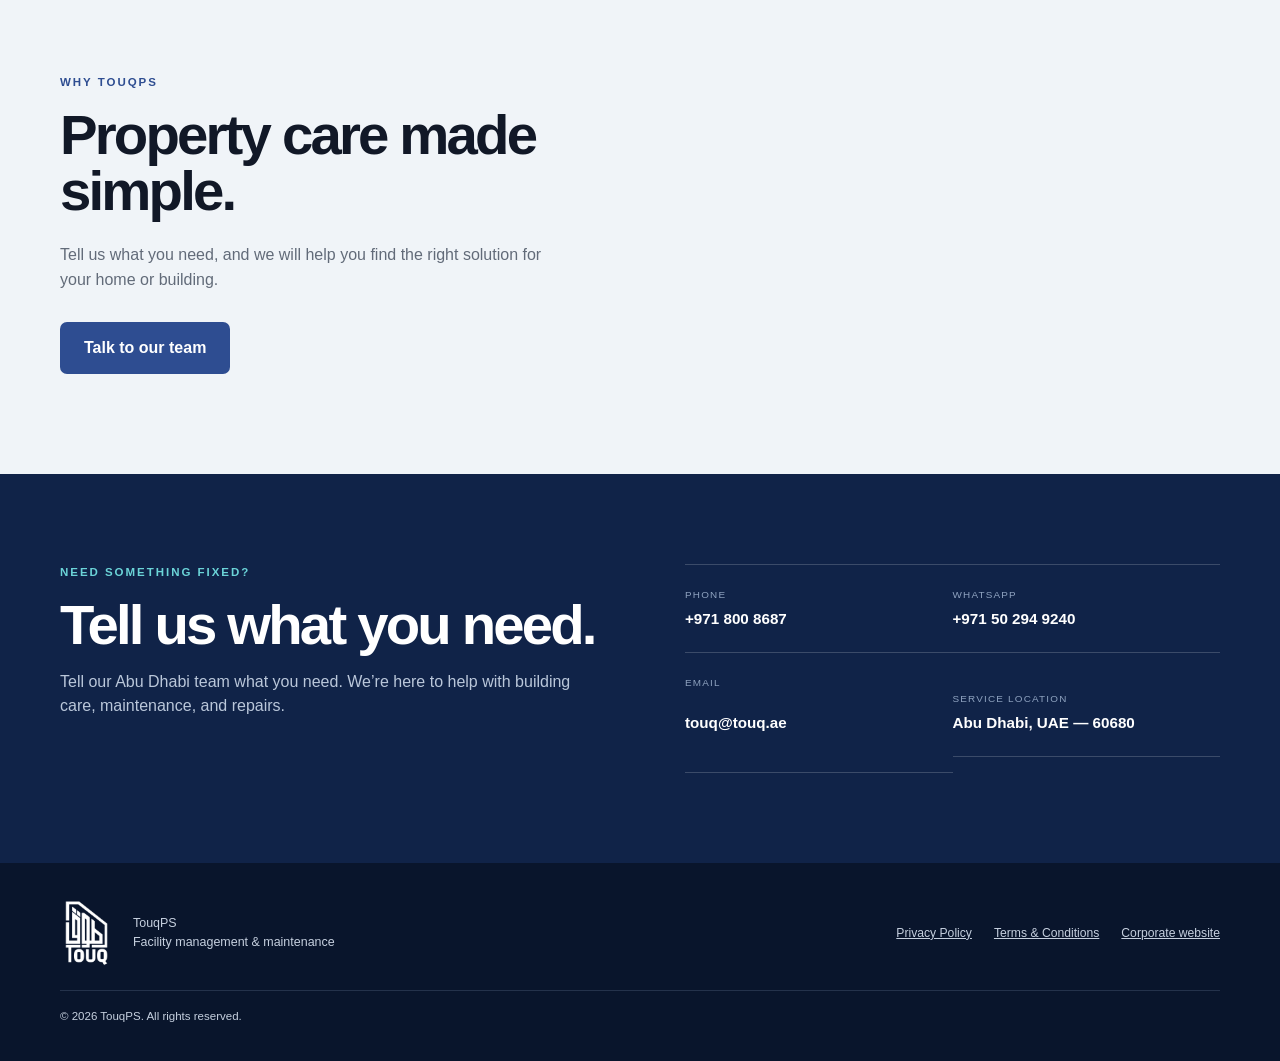
==== commit d607fc73: "pixel" ====
--- a/index.html
+++ b/index.html
@@ -12,6 +12,29 @@
   <link rel="stylesheet" href="styles.css">
   <!-- GTM: replace GTM-XXXXXXX and uncomment before launch.
   <script>(function(w,d,s,l,i){w[l]=w[l]||[];w[l].push({'gtm.start':new Date().getTime(),event:'gtm.js'});var f=d.getElementsByTagName(s)[0],j=d.createElement(s),dl=l!='dataLayer'?'&l='+l:'';j.async=true;j.src='https://www.googletagmanager.com/gtm.js?id='+i+dl;f.parentNode.insertBefore(j,f);})(window,document,'script','dataLayer','GTM-XXXXXXX');</script> -->
+  <!-- Meta Pixel Code -->
+  <script>
+    !function (f, b, e, v, n, t, s) {
+      if (f.fbq) return; n = f.fbq = function () {
+        n.callMethod ?
+          n.callMethod.apply(n, arguments) : n.queue.push(arguments)
+      };
+      if (!f._fbq) f._fbq = n; n.push = n; n.loaded = !0; n.version = '2.0';
+      n.queue = []; t = b.createElement(e); t.async = !0;
+      t.src = v; s = b.getElementsByTagName(e)[0];
+      s.parentNode.insertBefore(t, s)
+    }(window, document, 'script',
+      'https://connect.facebook.net/en_US/fbevents.js');
+
+    fbq('init', '1135850054161026');
+    fbq('track', 'PageView');
+  </script>
+
+  <noscript>
+    <img height="1" width="1" style="display:none"
+      src="https://www.facebook.com/tr?id=1135850054161026&ev=PageView&noscript=1" />
+  </noscript>
+  <!-- End Meta Pixel Code -->
 </head>
 
 <body>
@@ -119,7 +142,7 @@
               </select></div>
             <label class="consent"><input type="checkbox" name="consent" required><span>I agree that TouqPS can contact
                 me about my request. I have read the <a href="privacy.html">Privacy Policy</a>.</span></label>
-            <button class="button submit-button" type="submit">Send My Request <span
+            <button class="button submit-button" type="submit" onclick="fbq('track', 'Lead')">Send My Request <span
                 aria-hidden="true">→</span></button>
             <p class="form-status" id="form-status" role="status" aria-live="polite"></p>
           </form>
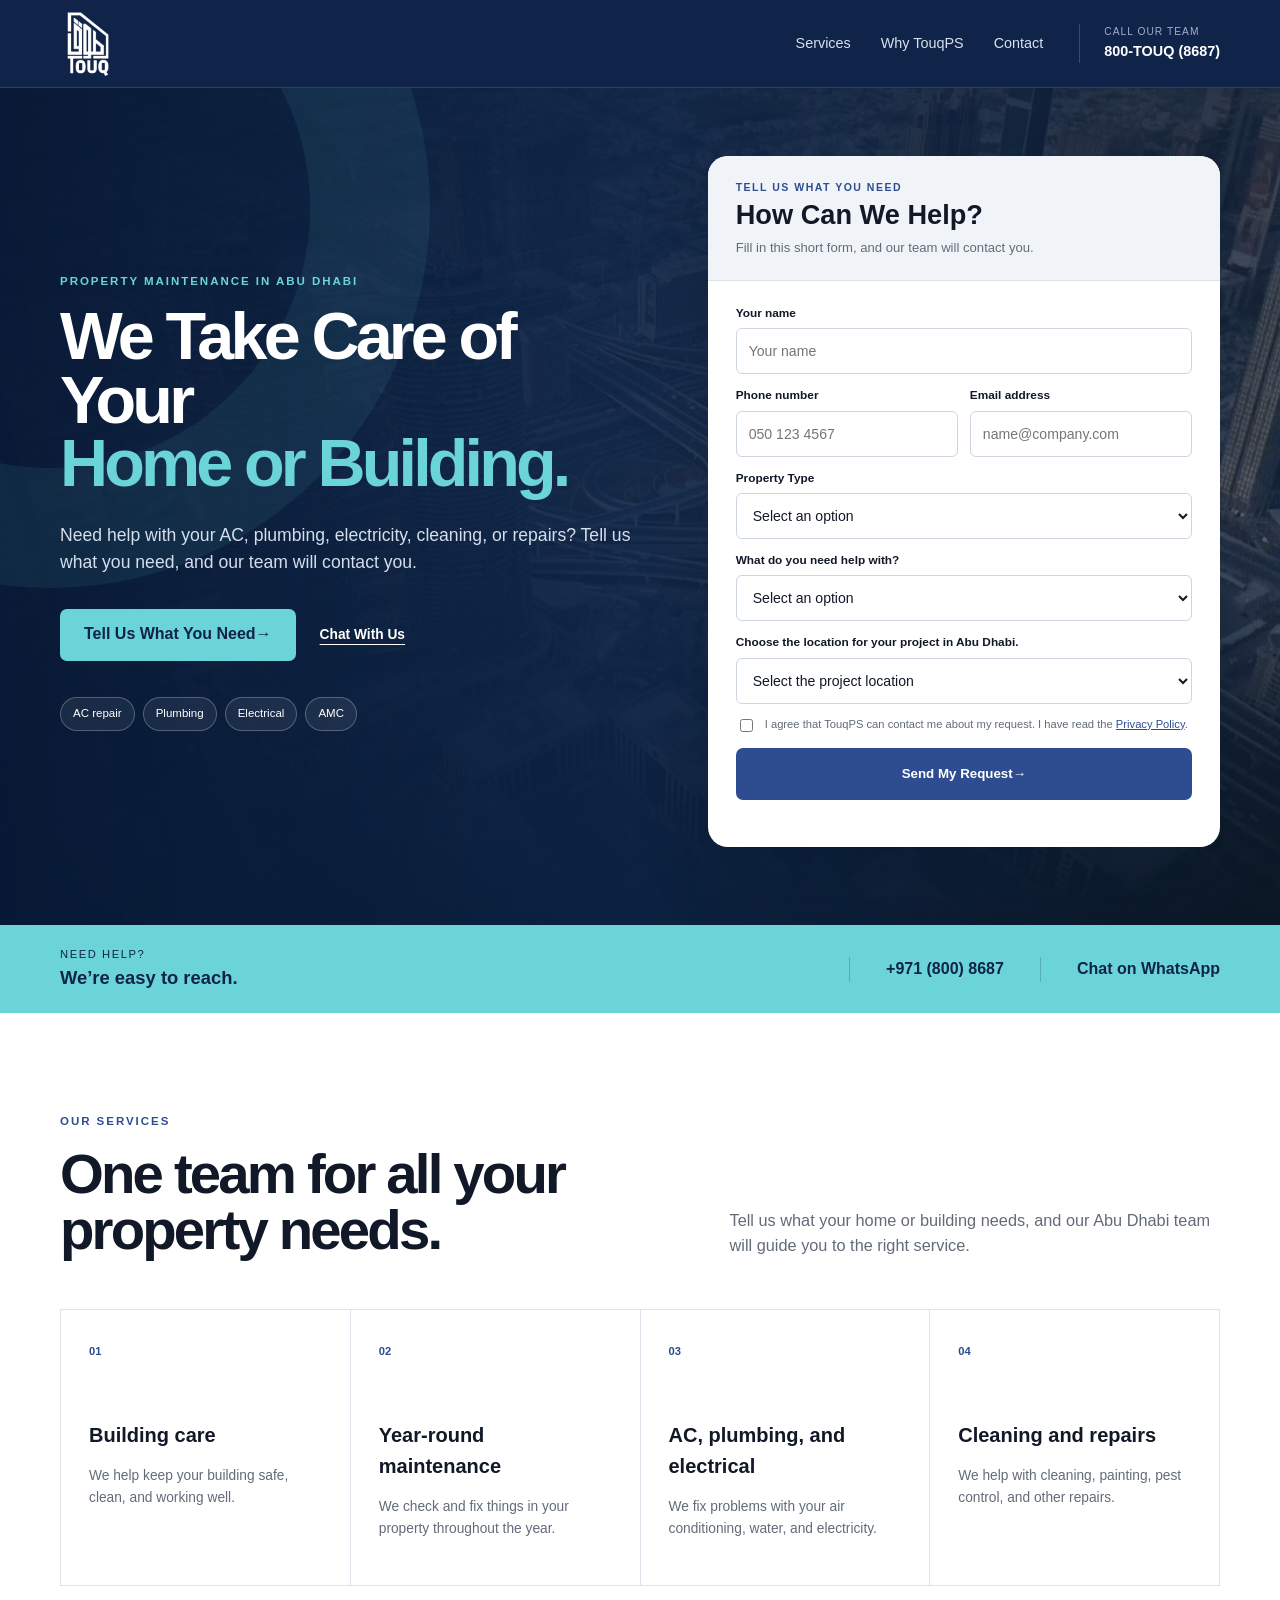
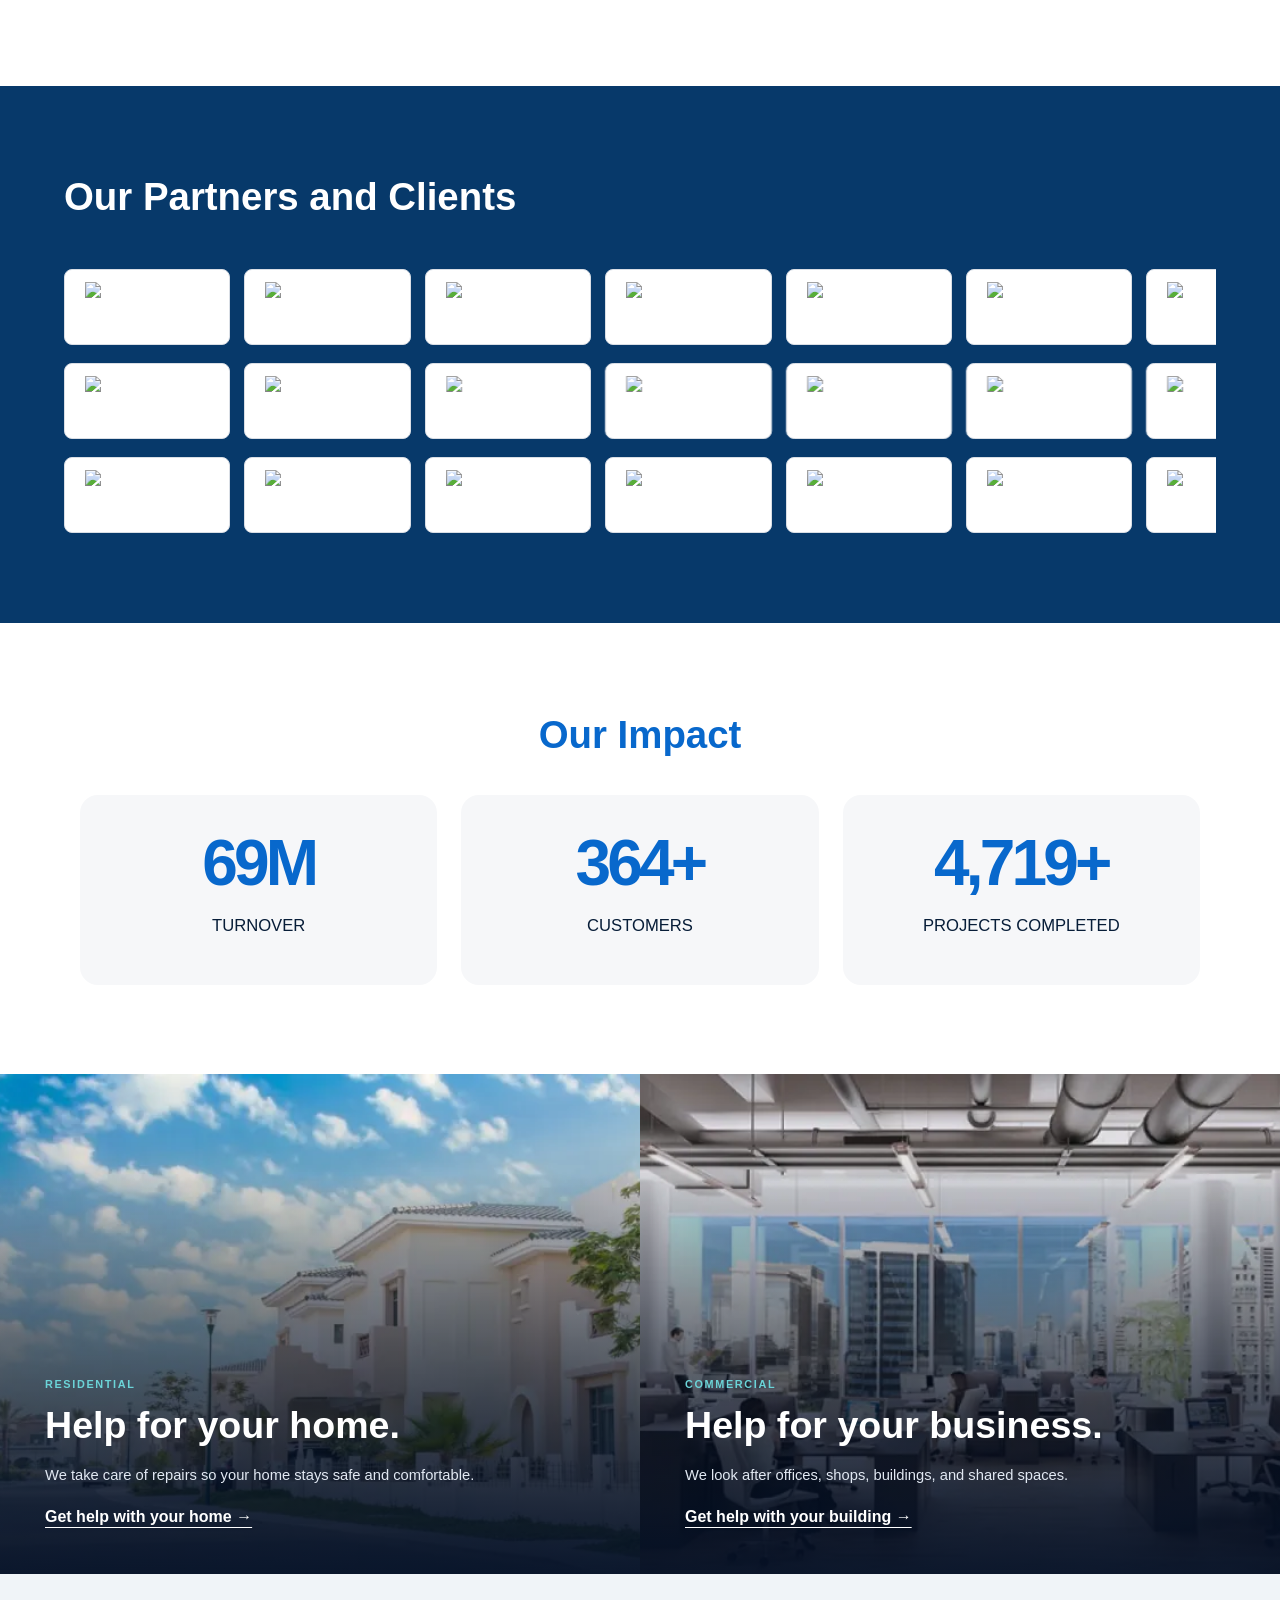
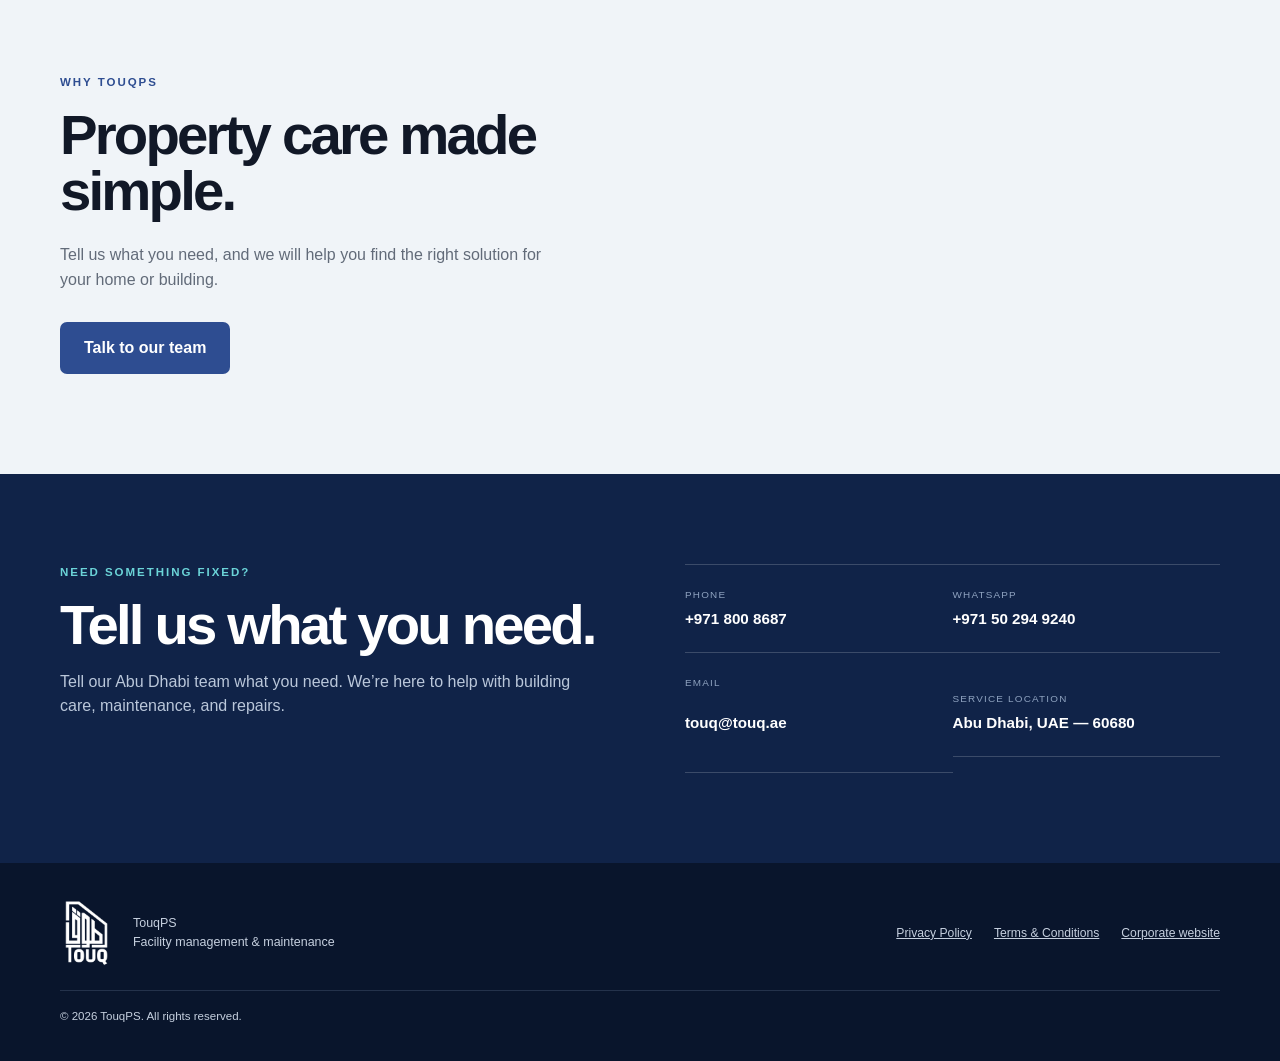
==== commit e5f93a43: "فثسف" ====
--- a/index.html
+++ b/index.html
@@ -13,21 +13,145 @@
   <!-- GTM: replace GTM-XXXXXXX and uncomment before launch.
   <script>(function(w,d,s,l,i){w[l]=w[l]||[];w[l].push({'gtm.start':new Date().getTime(),event:'gtm.js'});var f=d.getElementsByTagName(s)[0],j=d.createElement(s),dl=l!='dataLayer'?'&l='+l:'';j.async=true;j.src='https://www.googletagmanager.com/gtm.js?id='+i+dl;f.parentNode.insertBefore(j,f);})(window,document,'script','dataLayer','GTM-XXXXXXX');</script> -->
   <!-- Meta Pixel Code -->
+  <!-- Meta Pixel + Frontend CAPI -->
   <script>
+    const META_PIXEL_ID = '1135850054161026';
+    const META_CAPI_TOKEN = '[base64]';
+
+    // Generate a unique Event ID for browser/server deduplication
+    function generateEventId() {
+      return 'evt_' + Date.now() + '_' + Math.random().toString(36).substring(2, 10);
+    }
+
+    // SHA-256 hashing for CAPI user data
+    async function sha256(value) {
+      const encoder = new TextEncoder();
+      const data = encoder.encode(value.trim().toLowerCase());
+      const hashBuffer = await crypto.subtle.digest('SHA-256', data);
+
+      return Array.from(new Uint8Array(hashBuffer))
+        .map(b => b.toString(16).padStart(2, '0'))
+        .join('');
+    }
+
+    // Send event to Meta CAPI
+    async function sendCAPIEvent(eventName, eventId, userData = {}, customData = {}) {
+
+      const hashedUserData = {};
+
+      if (userData.email) {
+        hashedUserData.em = [await sha256(userData.email)];
+      }
+
+      if (userData.phone) {
+        // Remove spaces, +, brackets, hyphens, etc.
+        const normalizedPhone = userData.phone.replace(/\D/g, '');
+
+        if (normalizedPhone) {
+          hashedUserData.ph = [await sha256(normalizedPhone)];
+        }
+      }
+
+      hashedUserData.client_user_agent = navigator.userAgent;
+
+      try {
+        const response = await fetch(
+          `https://graph.facebook.com/v24.0/${META_PIXEL_ID}/events`,
+          {
+            method: 'POST',
+            headers: {
+              'Content-Type': 'application/json'
+            },
+            body: JSON.stringify({
+              data: [
+                {
+                  event_name: eventName,
+                  event_time: Math.floor(Date.now() / 1000),
+                  event_id: eventId,
+                  action_source: 'website',
+                  event_source_url: window.location.href,
+                  user_data: hashedUserData,
+                  custom_data: customData
+                }
+              ],
+              access_token: META_CAPI_TOKEN
+            })
+          }
+        );
+
+        const result = await response.json();
+
+        console.log('Meta CAPI:', result);
+
+        return result;
+
+      } catch (error) {
+        console.error('Meta CAPI Error:', error);
+        return null;
+      }
+    }
+
+
+    // ==========================
+    // Meta Pixel
+    // ==========================
+
     !function (f, b, e, v, n, t, s) {
-      if (f.fbq) return; n = f.fbq = function () {
+      if (f.fbq) return;
+
+      n = f.fbq = function () {
         n.callMethod ?
-          n.callMethod.apply(n, arguments) : n.queue.push(arguments)
+          n.callMethod.apply(n, arguments) :
+          n.queue.push(arguments)
       };
-      if (!f._fbq) f._fbq = n; n.push = n; n.loaded = !0; n.version = '2.0';
-      n.queue = []; t = b.createElement(e); t.async = !0;
-      t.src = v; s = b.getElementsByTagName(e)[0];
-      s.parentNode.insertBefore(t, s)
-    }(window, document, 'script',
-      'https://connect.facebook.net/en_US/fbevents.js');
-
-    fbq('init', '1135850054161026');
-    fbq('track', 'PageView');
+
+      if (!f._fbq) f._fbq = n;
+
+      n.push = n;
+      n.loaded = !0;
+      n.version = '2.0';
+      n.queue = [];
+
+      t = b.createElement(e);
+      t.async = !0;
+      t.src = v;
+
+      s = b.getElementsByTagName(e)[0];
+      s.parentNode.insertBefore(t, s);
+
+    }(
+      window,
+      document,
+      'script',
+      'https://connect.facebook.net/en_US/fbevents.js'
+    );
+
+
+    fbq('init', META_PIXEL_ID);
+
+
+    // ==========================
+    // PAGE VIEW
+    // ==========================
+
+    const pageViewEventId = generateEventId();
+
+    // Browser Pixel
+    fbq(
+      'track',
+      'PageView',
+      {},
+      {
+        eventID: pageViewEventId
+      }
+    );
+
+    // CAPI
+    sendCAPIEvent(
+      'PageView',
+      pageViewEventId
+    );
+
   </script>
 
   <noscript>
@@ -142,8 +266,10 @@
               </select></div>
             <label class="consent"><input type="checkbox" name="consent" required><span>I agree that TouqPS can contact
                 me about my request. I have read the <a href="privacy.html">Privacy Policy</a>.</span></label>
-            <button class="button submit-button" type="submit" onclick="fbq('track', 'Lead')">Send My Request <span
-                aria-hidden="true">→</span></button>
+            <button class="button submit-button" type="submit">
+              Send My Request
+              <span aria-hidden="true">→</span>
+            </button>
             <p class="form-status" id="form-status" role="status" aria-live="polite"></p>
           </form>
         </aside>
@@ -710,6 +836,91 @@
   </footer>
   <div class="mobile-bar"><a href="tel:+9718008687">Call</a><a href="#quote">Request service</a></div>
   <script src="script.js" defer></script>
+  <script>
+
+    const leadForm = document.getElementById('lead-form');
+
+    if (leadForm) {
+
+      leadForm.addEventListener('submit', async function (e) {
+
+        e.preventDefault();
+
+        const submitButton = leadForm.querySelector('.submit-button');
+
+        if (submitButton) {
+          submitButton.disabled = true;
+          submitButton.innerHTML = 'Sending...';
+        }
+
+        const name = document.getElementById('name')?.value || '';
+        const email = document.getElementById('email')?.value || '';
+        const phone = document.getElementById('mobile')?.value || '';
+
+        const propertyType =
+          document.getElementById('property-type')?.value || '';
+
+        const service =
+          document.getElementById('service')?.value || '';
+
+        const location =
+          document.getElementById('project-location')?.value || '';
+
+
+        // Unique ID for Pixel + CAPI deduplication
+        const leadEventId = generateEventId();
+
+
+        // ==========================
+        // Meta Pixel - Lead
+        // ==========================
+
+        fbq(
+          'track',
+          'Lead',
+          {
+            content_name: 'TouqPS Maintenance Lead',
+            content_category: propertyType,
+            service: service,
+            location: location
+          },
+          {
+            eventID: leadEventId
+          }
+        );
+
+
+        // ==========================
+        // Meta CAPI - Lead
+        // ==========================
+
+        await sendCAPIEvent(
+          'Lead',
+          leadEventId,
+          {
+            email: email,
+            phone: phone
+          },
+          {
+            content_name: 'TouqPS Maintenance Lead',
+            content_category: propertyType,
+            service: service,
+            location: location
+          }
+        );
+
+
+        // ==========================
+        // Submit Formspree
+        // ==========================
+
+        leadForm.submit();
+
+      });
+
+    }
+
+  </script>
 </body>
 
 </html>
